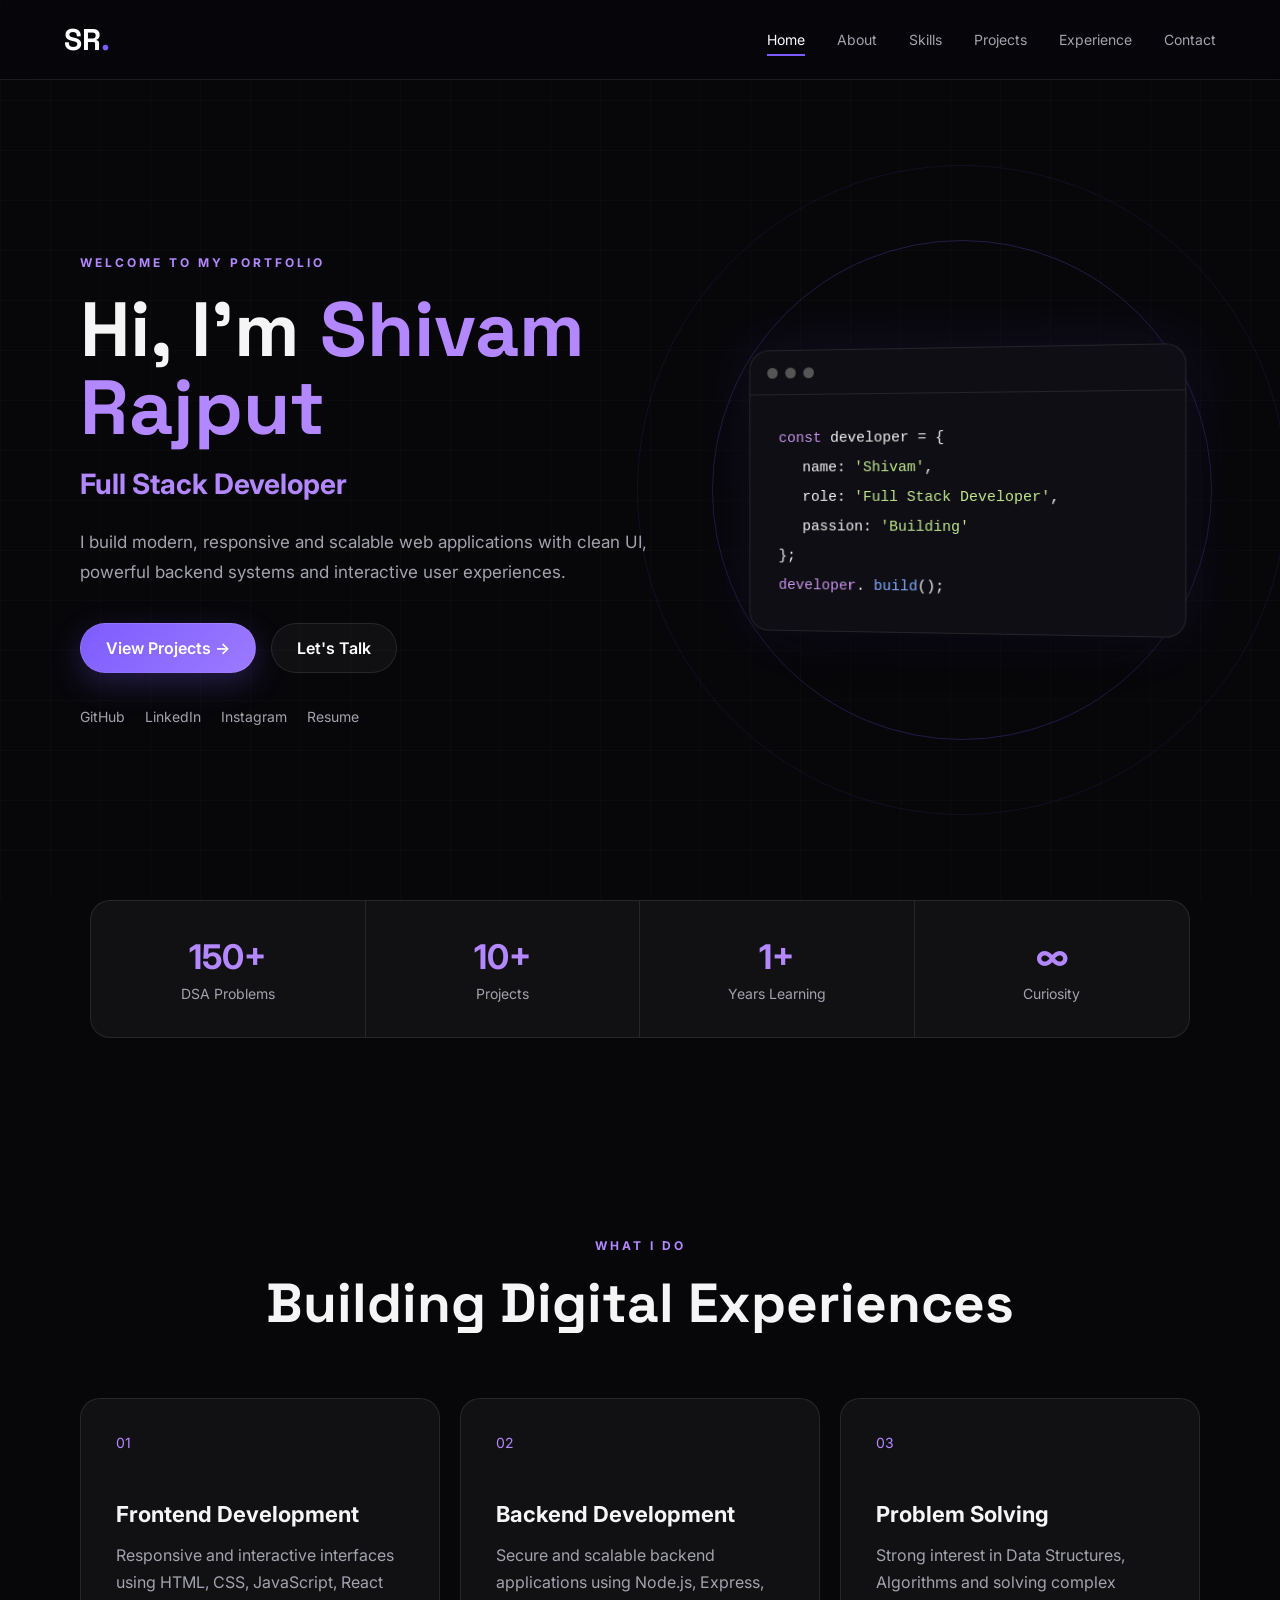
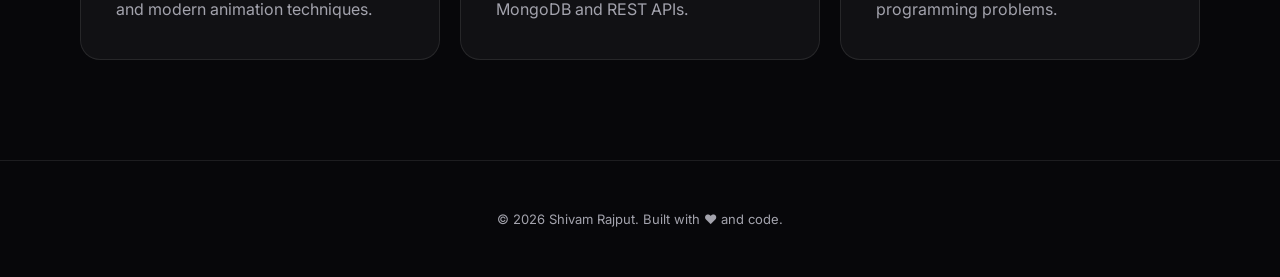
==== index.html @ 03c29e6e "Add files via upload" ====
<!DOCTYPE html>
<html lang="en">
<head>
    <meta charset="UTF-8">
    <meta name="viewport" content="width=device-width, initial-scale=1.0">
    <title>Shivam Rajput | Full Stack Developer</title>
    <link rel="stylesheet" href="css/style.css">
</head>

<body>

<header class="navbar">
    <a href="index.html" class="logo">SR<span>.</span></a>

    <button class="menu-btn" id="menuBtn">☰</button>

    <nav id="navMenu">
        <a href="index.html" class="active">Home</a>
        <a href="about.html">About</a>
        <a href="skills.html">Skills</a>
        <a href="projects.html">Projects</a>
        <a href="experience.html">Experience</a>
        <a href="contact.html">Contact</a>
    </nav>
</header>

<main>

<section class="hero">

    <div class="hero-content reveal">

        <p class="hero-tag">WELCOME TO MY PORTFOLIO</p>

        <h1>
            Hi, I'm <span>Shivam Rajput</span>
        </h1>

        <h2>
            <span id="typing"></span>
        </h2>

        <p class="hero-description">
            I build modern, responsive and scalable web applications
            with clean UI, powerful backend systems and interactive
            user experiences.
        </p>

        <div class="hero-buttons">
            <a href="projects.html" class="btn primary">View Projects →</a>
            <a href="contact.html" class="btn secondary">Let's Talk</a>
        </div>

        <div class="social-links">
            <a href="https://github.com/shivam7067" target="_blank">GitHub</a>
            <a href="https://www.linkedin.com/in/shivam-rajput-a454b332a" target="_blank">LinkedIn</a>
            <a href="https://www.instagram.com/im.shivam.rajput?igsi=MTFmNzdsOXFkaWQyaQ==" target="_blank">Instagram</a>
            <a href="/Shivam_Rajput_Resume1 (1).pdf" target="_blank">Resume</a>
        </div>

    </div>

    <div class="hero-visual reveal">

        <div class="orbit orbit1"></div>
        <div class="orbit orbit2"></div>

        <div class="developer-card">

            <div class="card-top">
                <span></span>
                <span></span>
                <span></span>
            </div>

            <div class="code">
                <p><span class="purple">const</span> developer = {</p>

                <p class="indent">
                    name:
                    <span class="green">'Shivam'</span>,
                </p>

                <p class="indent">
                    role:
                    <span class="green">'Full Stack Developer'</span>,
                </p>

                <p class="indent">
                    passion:
                    <span class="green">'Building'</span>
                </p>

                <p>};</p>

                <p>
                    <span class="purple">developer</span>.
                    <span class="blue">build</span>();
                </p>
            </div>

        </div>

    </div>

</section>


<section class="stats">

    <div class="stat reveal">
        <h3>150+</h3>
        <p>DSA Problems</p>
    </div>

    <div class="stat reveal">
        <h3>10+</h3>
        <p>Projects</p>
    </div>

    <div class="stat reveal">
        <h3>1+</h3>
        <p>Years Learning</p>
    </div>

    <div class="stat reveal">
        <h3>∞</h3>
        <p>Curiosity</p>
    </div>

</section>


<section class="home-section">

    <div class="section-heading reveal">
        <p>WHAT I DO</p>
        <h2>Building Digital Experiences</h2>
    </div>

    <div class="service-grid">

        <div class="service-card reveal">
            <div class="service-icon">01</div>
            <h3>Frontend Development</h3>
            <p>
                Responsive and interactive interfaces using HTML,
                CSS, JavaScript, React and modern animation techniques.
            </p>
        </div>

        <div class="service-card reveal">
            <div class="service-icon">02</div>
            <h3>Backend Development</h3>
            <p>
                Secure and scalable backend applications using
                Node.js, Express, MongoDB and REST APIs.
            </p>
        </div>

        <div class="service-card reveal">
            <div class="service-icon">03</div>
            <h3>Problem Solving</h3>
            <p>
                Strong interest in Data Structures, Algorithms and
                solving complex programming problems.
            </p>
        </div>

    </div>

</section>

</main>

<footer>
    <p>© 2026 Shivam Rajput. Built with ❤️ and code.</p>
</footer>

<script src="js/script.js"></script>
</body>
</html>
---- css/style.css ----
@import url('https://fonts.googleapis.com/css2?family=Inter:wght@400;500;600;700;800&family=Space+Grotesk:wght@400;500;600;700&display=swap');


:root {
    --bg: #07070a;
    --bg2: #0d0d12;
    --card: rgba(255,255,255,0.045);

    --text: #f5f5f5;
    --muted: #a3a3ad;

    --primary: #7c5cff;
    --primary2: #b388ff;

    --border: rgba(255,255,255,0.09);

    --container: 1180px;
}

* {
    margin: 0;
    padding: 0;
    box-sizing: border-box;
}

html {
    scroll-behavior: smooth;
}

body {
    background: var(--bg);

    color: var(--text);
    font-family: Inter, sans-serif;
    min-height: 100vh;
    overflow-x: hidden;
}

body::before {
    content: "";
    position: fixed;
    inset: 0;

    background-image:
        linear-gradient(rgba(255,255,255,0.018) 1px, transparent 1px),
        linear-gradient(90deg, rgba(255,255,255,0.018) 1px, transparent 1px);

    background-size: 50px 50px;
    pointer-events: none;
    z-index: -1;
}


/* NAVBAR */

.navbar {

    height: 80px;

    display: flex;

    align-items: center;

    justify-content: space-between;

    padding: 0 5%;

    position: sticky;

    top: 0;

    z-index: 1000;

    backdrop-filter: blur(18px);

    background: rgba(7,7,10,0.7);

    border-bottom: 1px solid var(--border);
}


.logo {

    font-family: "Space Grotesk", sans-serif;

    font-size: 30px;

    font-weight: 800;

    color: white;

    text-decoration: none;
}


.logo span {
    color: var(--primary);
}


nav {

    display: flex;

    gap: 32px;
}


nav a {

    color: var(--muted);

    text-decoration: none;

    font-size: 14px;

    transition: 0.3s;

    position: relative;
}


nav a::after {

    content: "";

    position: absolute;

    left: 0;

    bottom: -8px;

    width: 0;

    height: 2px;

    background: var(--primary);

    transition: 0.3s;
}


nav a:hover,
nav a.active {

    color: white;
}


nav a:hover::after,
nav a.active::after {

    width: 100%;
}


.menu-btn {

    display: none;

    border: none;

    background: transparent;

    color: white;

    font-size: 28px;

    cursor: pointer;
}


/* HERO */

.hero {

    max-width: var(--container);

    margin: auto;

    min-height: calc(100vh - 80px);

    display: grid;

    grid-template-columns: 1.1fr 0.9fr;

    align-items: center;

    gap: 60px;

    padding: 80px 30px;
}


.hero-tag,
.page-hero > p:first-child,
.small-title,
.project-type {

    color: var(--primary2);

    letter-spacing: 3px;

    font-size: 12px;

    font-weight: 700;
}


.hero h1 {

    font-family: "Space Grotesk", sans-serif;

    font-size: clamp(48px, 6vw, 82px);

    line-height: 1.02;

    margin: 20px 0;
}


.hero h1 span,
.hero h2 span,
.page-hero h1 span,
.about-content span,
.contact-info span {

    color: var(--primary2);
}


.hero h2 {

    font-size: 28px;

    min-height: 40px;

    margin-bottom: 20px;
}


.hero-description {

    max-width: 650px;

    color: var(--muted);

    line-height: 1.8;

    font-size: 17px;
}


.hero-buttons {

    display: flex;

    gap: 15px;

    margin-top: 35px;
}


.btn {

    display: inline-block;

    padding: 14px 25px;

    border-radius: 50px;

    text-decoration: none;

    font-weight: 600;

    transition: 0.3s;

    border: 1px solid var(--border);

}


.btn.primary {

    color: white;

    background: linear-gradient(
        135deg,
        var(--primary),
        #9d7aff
    );

    box-shadow: 0 10px 30px rgba(124,92,255,0.25);
}


.btn.primary:hover {

    transform: translateY(-4px);

    box-shadow:
        0 15px 40px rgba(124,92,255,0.4);
}


.btn.secondary {

    color: white;

    background: rgba(255,255,255,0.04);
}


.btn.secondary:hover {

    background: rgba(255,255,255,0.1);

    transform: translateY(-4px);
}


.social-links {

    display: flex;

    gap: 20px;

    margin-top: 35px;
}


.social-links a {

    color: var(--muted);

    text-decoration: none;

    font-size: 14px;

    transition: 0.3s;
}


.social-links a:hover {

    color: var(--primary2);
}


/* CODE CARD */

.hero-visual {

    display: flex;

    justify-content: center;

    align-items: center;

    position: relative;
}


.developer-card {

    width: 440px;

    max-width: 100%;

    background: rgba(15,15,22,0.9);

    border: 1px solid var(--border);

    border-radius: 20px;

    box-shadow:
        0 30px 100px rgba(0,0,0,0.5),
        0 0 60px rgba(124,92,255,0.12);

    overflow: hidden;

    transform: perspective(1000px) rotateY(-7deg);

    animation: floating 5s ease-in-out infinite;
}


.card-top {

    height: 45px;

    display: flex;

    align-items: center;

    gap: 8px;

    padding: 0 18px;

    border-bottom: 1px solid var(--border);
}


.card-top span {

    width: 11px;

    height: 11px;

    border-radius: 50%;

    background: #555;
}


.code {

    padding: 30px;

    font-family: monospace;

    font-size: 15px;

    line-height: 2;
}


.indent {
    padding-left: 25px;
}


.purple {
    color: #c792ea;
}


.green {
    color: #c3e88d;
}


.blue {
    color: #82aaff;
}


.orbit {

    position: absolute;

    border: 1px solid rgba(124,92,255,0.25);

    border-radius: 50%;

    animation: spin 12s linear infinite;
}


.orbit1 {

    width: 500px;

    height: 500px;
}


.orbit2 {

    width: 650px;

    height: 650px;

    animation-direction: reverse;

    opacity: 0.4;
}


@keyframes floating {

    0%,100% {
        transform:
            perspective(1000px)
            rotateY(-7deg)
            translateY(0);
    }

    50% {
        transform:
            perspective(1000px)
            rotateY(-7deg)
            translateY(-15px);
    }

}


@keyframes spin {

    to {
        transform: rotate(360deg);
    }

}


/* STATS */

.stats {

    max-width: 1100px;

    margin: 0 auto 100px;

    display: grid;

    grid-template-columns: repeat(4,1fr);

    border: 1px solid var(--border);

    border-radius: 20px;

    overflow: hidden;

    background: var(--card);
}


.stat {

    padding: 35px;

    text-align: center;

    border-right: 1px solid var(--border);
}


.stat:last-child {
    border: none;
}


.stat h3 {

    font-size: 34px;

    color: var(--primary2);

    margin-bottom: 8px;
}


.stat p {

    color: var(--muted);

    font-size: 14px;
}


/* GENERAL */

.home-section,
.about-section,
.skills-section,
.projects-section,
.experience-section,
.contact-section,
.timeline-section {

    max-width: var(--container);

    margin: auto;

    padding: 100px 30px;
}


.section-heading {

    text-align: center;

    margin-bottom: 60px;
}


.section-heading p {

    color: var(--primary2);

    font-size: 12px;

    letter-spacing: 3px;

    font-weight: 700;

    margin-bottom: 15px;
}


.section-heading h2 {

    font-family: "Space Grotesk";

    font-size: clamp(35px,5vw,55px);
}


/* SERVICES */

.service-grid {

    display: grid;

    grid-template-columns: repeat(3,1fr);

    gap: 20px;
}


.service-card {

    padding: 35px;

    background: var(--card);

    border: 1px solid var(--border);

    border-radius: 20px;

    transition: 0.4s;

    position: relative;

    overflow: hidden;
}


.service-card::before {

    content: "";

    position: absolute;

    width: 150px;

    height: 150px;

    background: var(--primary);

    filter: blur(100px);

    opacity: 0;

    transition: 0.4s;
}


.service-card:hover {

    transform: translateY(-10px);

    border-color: rgba(124,92,255,0.4);
}


.service-card:hover::before {
    opacity: 0.2;
}


.service-icon {

    color: var(--primary2);

    font-size: 14px;

    margin-bottom: 50px;
}


.service-card h3 {

    font-size: 22px;

    margin-bottom: 15px;
}


.service-card p {

    color: var(--muted);

    line-height: 1.7;
}


/* PAGE HERO */

.page-hero {

    text-align: center;

    padding: 130px 30px 80px;
}


.page-hero h1 {

    font-family: "Space Grotesk";

    font-size: clamp(50px,7vw,85px);

    margin: 15px 0;
}


.page-hero > p:last-child {

    color: var(--muted);

    font-size: 17px;
}


/* ABOUT */

.about-section {

    display: grid;

    grid-template-columns: 0.8fr 1.2fr;

    gap: 80px;

    align-items: center;
}


.profile-placeholder {

    aspect-ratio: 1;

    max-width: 400px;

    border-radius: 30px;

    display: flex;

    justify-content: center;

    align-items: center;

    font-size: 100px;

    font-family: "Space Grotesk";

    font-weight: 800;

    color: white;

    background:
        radial-gradient(
            circle at 30% 30%,
            #a78bfa,
            transparent 35%
        ),
        linear-gradient(
            135deg,
            #21164a,
            #09090d
        );

    border: 1px solid var(--border);

    box-shadow: 0 30px 80px rgba(124,92,255,0.15);
}


.about-content h2 {

    font-family: "Space Grotesk";

    font-size: 42px;

    line-height: 1.2;

    margin: 15px 0 25px;
}


.about-content > p {

    color: var(--muted);

    line-height: 1.8;

    margin-bottom: 15px;
}


.info-grid {

    display: grid;

    grid-template-columns: repeat(2,1fr);

    gap: 20px;

    margin: 35px 0;
}


.info-grid div {

    display: flex;

    flex-direction: column;

    gap: 7px;
}


.info-grid strong {

    font-size: 13px;

    color: white;
}


.info-grid span {

    color: var(--muted);
}


/* TIMELINE */

.timeline {

    max-width: 800px;

    margin: auto;
}


.timeline-item {

    display: grid;

    grid-template-columns: 70px 1fr;

    gap: 30px;

    padding: 30px 0;

    border-bottom: 1px solid var(--border);
}


.timeline-item > span {

    color: var(--primary2);

    font-weight: 700;
}


.timeline-item h3 {

    margin-bottom: 10px;

    font-size: 22px;
}


.timeline-item p {

    color: var(--muted);

    line-height: 1.7;
}


/* SKILLS */

.skills-section {

    display: grid;

    grid-template-columns: repeat(2,1fr);

    gap: 25px;
}


.skills-category {

    padding: 35px;

    background-color: rgb(5, 5, 27);
    border: 1px solid var(--border);

    border-radius: 20px;
}


.skills-category h2 {

    margin-bottom: 30px;

    font-family: "Space Grotesk";
}


.skill {

    margin-bottom: 25px;
}


.skill > div:first-child {

    display: flex;

    justify-content: space-between;

    margin-bottom: 10px;

    font-size: 14px;
}


.skill > div:first-child span:last-child {

    color: var(--primary2);
}


.progress {

    height: 5px;

    background: rgba(255,255,255,0.08);

    border-radius: 20px;

    overflow: hidden;
}


.progress span {

    display: block;

    height: 100%;

    background: linear-gradient(
        90deg,
        var(--primary),
        var(--primary2)
    );

    border-radius: inherit;

    transform-origin: left;

    animation: progress 1.5s ease;
}


@keyframes progress {

    from {
        transform: scaleX(0);
    }

    to {
        transform: scaleX(1);
    }

}


.tech-grid {

    grid-column: 1/-1;

    display: grid;

    grid-template-columns: repeat(5,1fr);

    gap: 15px;
}


.tech-grid div {

    padding: 20px;

    text-align: center;

    background: var(--card);

    border: 1px solid var(--border);

    border-radius: 12px;

    transition: 0.3s;
}


.tech-grid div:hover {

    transform: translateY(-5px);

    color: var(--primary2);

    border-color: var(--primary);
}


/* PROJECTS */

.projects-section {

    display: grid;

    gap: 25px;
}


.project-card {

    display: grid;

    grid-template-columns: 150px 1fr;

    gap: 40px;

    padding: 45px;

    background-color: rgb(5, 5, 27);

    border: 1px solid var(--border);

    border-radius: 25px;

    transition: 0.4s;

    position: relative;

    overflow: hidden;
}


.project-card:hover {

    transform: translateX(8px);

    border-color: rgba(124,92,255,0.5);

    box-shadow: 0 20px 60px rgba(0,0,0,0.25);
}


.project-number {

    font-size: 60px;

    font-family: "Space Grotesk";

    font-weight: 700;

    color: rgba(255,255,255,0.12);
}


.project-content h2 {

    font-family: "Space Grotesk";

    font-size: 36px;

    margin: 10px 0 15px;
}


.project-content > p:not(.project-type) {

    color: var(--muted);

    line-height: 1.8;

    max-width: 800px;
}


.tags {

    display: flex;

    flex-wrap: wrap;

    gap: 8px;

    margin: 25px 0;
}


.tags span {

    padding: 7px 12px;

    background: rgba(124,92,255,0.1);

    color: var(--primary2);

    border: 1px solid rgba(124,92,255,0.2);

    border-radius: 50px;

    font-size: 12px;
}


.project-links {

    display: flex;

    gap: 20px;
}


.project-links a {

    color: white;

    text-decoration: none;

    font-size: 14px;

    font-weight: 600;
}


.project-links a:hover {

    color: var(--primary2);
}


/* EXPERIENCE */

.experience-section {

    display: grid;

    gap: 25px;
}


.experience-card {

    display: grid;

    grid-template-columns: 220px 1fr;

    gap: 50px;

    padding: 40px;

    background: var(--card);

    border: 1px solid var(--border);

    border-radius: 20px;

    transition: 0.3s;
}


.experience-card:hover {

    transform: translateY(-5px);

    border-color: rgba(124,92,255,0.4);
}


.experience-date {

    color: var(--primary2);

    font-size: 14px;

    font-weight: 700;
}


.experience-info > p:first-child {

    color: var(--primary2);

    font-size: 12px;

    letter-spacing: 2px;

    font-weight: 700;
}


.experience-info h2 {

    font-family: "Space Grotesk";

    font-size: 30px;

    margin: 10px 0 15px;
}


.experience-info > p {

    color: var(--muted);

    line-height: 1.8;
}


/* CONTACT */

.contact-section {

    display: grid;

    grid-template-columns: 1fr 1fr;

    gap: 80px;
}


.contact-info h2 {

    font-family: "Space Grotesk";

    font-size: 45px;

    line-height: 1.2;

    margin: 15px 0 25px;
}


.contact-info > p {

    color: var(--muted);

    line-height: 1.8;
}


.contact-item {

    margin-top: 30px;

    display: flex;

    flex-direction: column;

    gap: 8px;
}


.contact-item span {

    color: var(--primary2);

    font-size: 11px;

    letter-spacing: 2px;

    font-weight: 700;
}


.contact-item a {

    color: white;

    text-decoration: none;
}


.contact-form {

    padding: 35px;

    border: 1px solid var(--border);

    background: var(--card);

    border-radius: 20px;
}


.input-group {

    margin-bottom: 22px;
}


.input-group label {

    display: block;

    font-size: 13px;

    margin-bottom: 9px;
}


.input-group input,
.input-group textarea {

    width: 100%;

    background: rgba(255,255,255,0.04);

    border: 1px solid var(--border);

    color: white;

    padding: 15px;

    border-radius: 10px;

    outline: none;

    font-family: inherit;

    transition: 0.3s;
}


.input-group input:focus,
.input-group textarea:focus {

    border-color: var(--primary);

    box-shadow: 0 0 20px rgba(124,92,255,0.1);
}


.input-group textarea {

    resize: vertical;
}


.contact-form button {

    cursor: pointer;

    border: none;
}


/* FOOTER */

footer {

    text-align: center;

    padding: 50px 20px;

    border-top: 1px solid var(--border);

    color: var(--muted);

    font-size: 13px;
}


/* REVEAL */

.reveal {

    opacity: 0;

    transform: translateY(40px);

    transition:
        opacity 0.8s ease,
        transform 0.8s ease;
}


.reveal.show {

    opacity: 1;

    transform: translateY(0);
}


/* RESPONSIVE */

@media(max-width: 900px) {

    .hero {

        grid-template-columns: 1fr;

        text-align: center;
    }


    .hero-description {

        margin: auto;
    }


    .hero-buttons,
    .social-links {

        justify-content: center;
    }


    .hero-visual {

        margin-top: 50px;
    }


    .stats {

        margin-left: 20px;

        margin-right: 20px;
    }


    .service-grid {

        grid-template-columns: 1fr;
    }


    .about-section {

        grid-template-columns: 1fr;

        text-align: center;
    }


    .profile-placeholder {

        margin: auto;
    }


    .skills-section {

        grid-template-columns: 1fr;
    }


    .contact-section {

        grid-template-columns: 1fr;
    }

}


@media(max-width: 700px) {

    .navbar {

        height: 70px;
    }


    .menu-btn {

        display: block;
    }


    nav {

        position: absolute;

        top: 70px;

        left: 0;

        right: 0;

        display: none;

        flex-direction: column;

        gap: 0;

        background: rgba(7,7,10,0.98);

        border-bottom: 1px solid var(--border);
    }


    nav.show {

        display: flex;
    }


    nav a {

        padding: 18px 25px;

        border-bottom: 1px solid var(--border);
    }


    nav a::after {

        display: none;
    }


    .stats {

        grid-template-columns: repeat(2,1fr);
    }


    .stat:nth-child(2) {

        border-right: none;
    }


    .stat:nth-child(-n+2) {

        border-bottom: 1px solid var(--border);
    }


    .hero {

        padding-top: 60px;
    }


    .hero h1 {

        font-size: 48px;
    }


    .hero h2 {

        font-size: 22px;
    }


    .developer-card {

        transform: none;
    }


    .orbit {

        display: none;
    }


    .page-hero {

        padding-top: 90px;
    }


    .about-content h2,
    .contact-info h2 {

        font-size: 35px;
    }


    .info-grid {

        text-align: left;
    }


    .tech-grid {

        grid-template-columns: repeat(2,1fr);
    }


    .project-card {

        grid-template-columns: 1fr;

        gap: 15px;

        padding: 30px;
    }


    .project-number {

        font-size: 40px;
    }


    .project-content h2 {

        font-size: 30px;
    }


    .experience-card {

        grid-template-columns: 1fr;

        gap: 15px;

        padding: 30px;
    }


    .contact-section {

        padding-top: 50px;
    }

}


@media(max-width:450px) {

    .hero h1 {

        font-size: 40px;
    }


    .hero-buttons {

        flex-direction: column;
    }


    .btn {

        text-align: center;
    }


    .stats {

        grid-template-columns: 1fr;
    }


    .stat {

        border-right: none !important;

        border-bottom: 1px solid var(--border);
    }


    .stat:last-child {

        border-bottom: none;
    }


    .info-grid {

        grid-template-columns: 1fr;
    }


    .tech-grid {

        grid-template-columns: 1fr 1fr;
    }

}
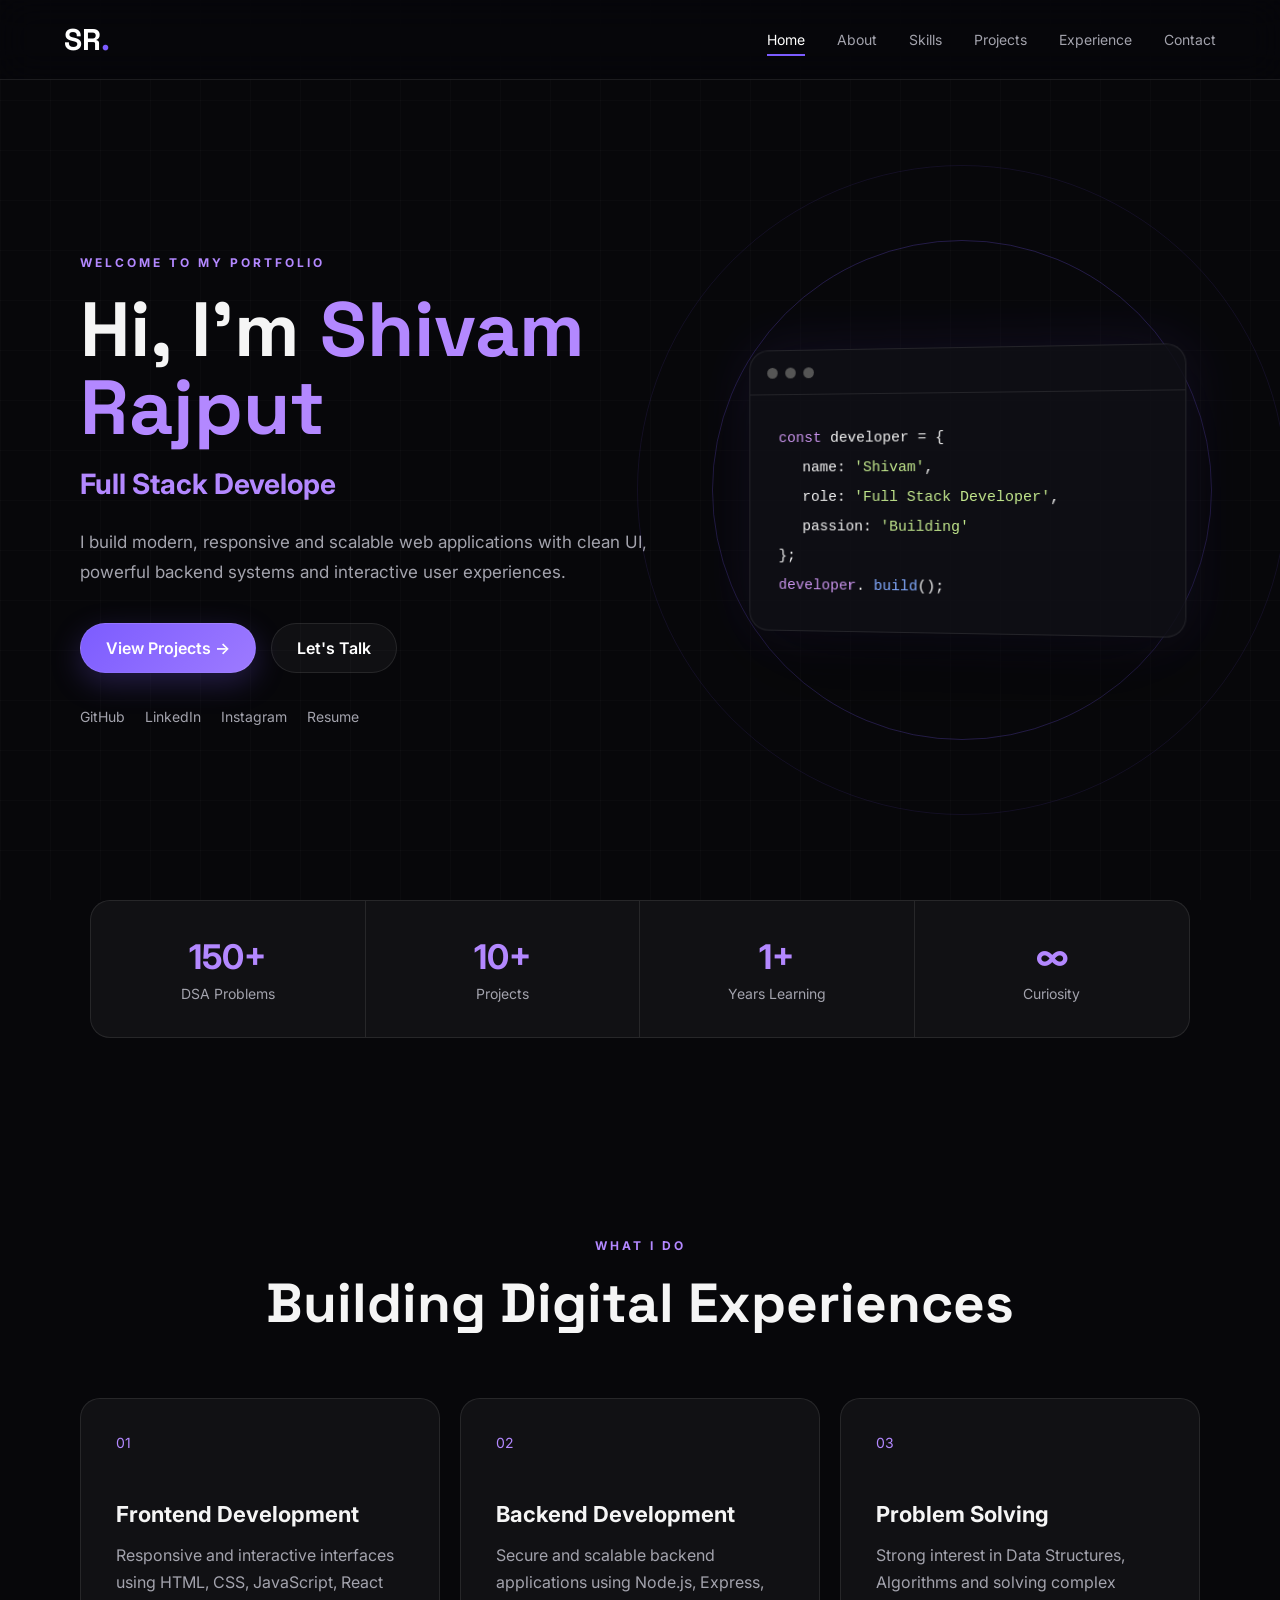
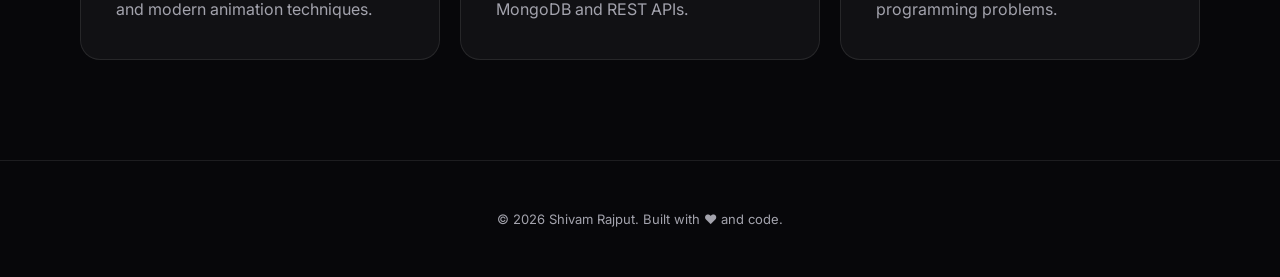
==== commit 6f1b768a: "intial commit" ====
--- a/index.html
+++ b/index.html
@@ -1,182 +1,182 @@
-<!DOCTYPE html>
-<html lang="en">
-<head>
-    <meta charset="UTF-8">
-    <meta name="viewport" content="width=device-width, initial-scale=1.0">
-    <title>Shivam Rajput | Full Stack Developer</title>
-    <link rel="stylesheet" href="css/style.css">
-</head>
-
-<body>
-
-<header class="navbar">
-    <a href="index.html" class="logo">SR<span>.</span></a>
-
-    <button class="menu-btn" id="menuBtn">☰</button>
-
-    <nav id="navMenu">
-        <a href="index.html" class="active">Home</a>
-        <a href="about.html">About</a>
-        <a href="skills.html">Skills</a>
-        <a href="projects.html">Projects</a>
-        <a href="experience.html">Experience</a>
-        <a href="contact.html">Contact</a>
-    </nav>
-</header>
-
-<main>
-
-<section class="hero">
-
-    <div class="hero-content reveal">
-
-        <p class="hero-tag">WELCOME TO MY PORTFOLIO</p>
-
-        <h1>
-            Hi, I'm <span>Shivam Rajput</span>
-        </h1>
-
-        <h2>
-            <span id="typing"></span>
-        </h2>
-
-        <p class="hero-description">
-            I build modern, responsive and scalable web applications
-            with clean UI, powerful backend systems and interactive
-            user experiences.
-        </p>
-
-        <div class="hero-buttons">
-            <a href="projects.html" class="btn primary">View Projects →</a>
-            <a href="contact.html" class="btn secondary">Let's Talk</a>
-        </div>
-
-        <div class="social-links">
-            <a href="https://github.com/shivam7067" target="_blank">GitHub</a>
-            <a href="https://www.linkedin.com/in/shivam-rajput-a454b332a" target="_blank">LinkedIn</a>
-            <a href="https://www.instagram.com/im.shivam.rajput?igsi=MTFmNzdsOXFkaWQyaQ==" target="_blank">Instagram</a>
-            <a href="/Shivam_Rajput_Resume1 (1).pdf" target="_blank">Resume</a>
-        </div>
-
-    </div>
-
-    <div class="hero-visual reveal">
-
-        <div class="orbit orbit1"></div>
-        <div class="orbit orbit2"></div>
-
-        <div class="developer-card">
-
-            <div class="card-top">
-                <span></span>
-                <span></span>
-                <span></span>
-            </div>
-
-            <div class="code">
-                <p><span class="purple">const</span> developer = {</p>
-
-                <p class="indent">
-                    name:
-                    <span class="green">'Shivam'</span>,
-                </p>
-
-                <p class="indent">
-                    role:
-                    <span class="green">'Full Stack Developer'</span>,
-                </p>
-
-                <p class="indent">
-                    passion:
-                    <span class="green">'Building'</span>
-                </p>
-
-                <p>};</p>
-
-                <p>
-                    <span class="purple">developer</span>.
-                    <span class="blue">build</span>();
-                </p>
-            </div>
-
-        </div>
-
-    </div>
-
-</section>
-
-
-<section class="stats">
-
-    <div class="stat reveal">
-        <h3>150+</h3>
-        <p>DSA Problems</p>
-    </div>
-
-    <div class="stat reveal">
-        <h3>10+</h3>
-        <p>Projects</p>
-    </div>
-
-    <div class="stat reveal">
-        <h3>1+</h3>
-        <p>Years Learning</p>
-    </div>
-
-    <div class="stat reveal">
-        <h3>∞</h3>
-        <p>Curiosity</p>
-    </div>
-
-</section>
-
-
-<section class="home-section">
-
-    <div class="section-heading reveal">
-        <p>WHAT I DO</p>
-        <h2>Building Digital Experiences</h2>
-    </div>
-
-    <div class="service-grid">
-
-        <div class="service-card reveal">
-            <div class="service-icon">01</div>
-            <h3>Frontend Development</h3>
-            <p>
-                Responsive and interactive interfaces using HTML,
-                CSS, JavaScript, React and modern animation techniques.
-            </p>
-        </div>
-
-        <div class="service-card reveal">
-            <div class="service-icon">02</div>
-            <h3>Backend Development</h3>
-            <p>
-                Secure and scalable backend applications using
-                Node.js, Express, MongoDB and REST APIs.
-            </p>
-        </div>
-
-        <div class="service-card reveal">
-            <div class="service-icon">03</div>
-            <h3>Problem Solving</h3>
-            <p>
-                Strong interest in Data Structures, Algorithms and
-                solving complex programming problems.
-            </p>
-        </div>
-
-    </div>
-
-</section>
-
-</main>
-
-<footer>
-    <p>© 2026 Shivam Rajput. Built with ❤️ and code.</p>
-</footer>
-
-<script src="js/script.js"></script>
-</body>
+<!DOCTYPE html>
+<html lang="en">
+<head>
+    <meta charset="UTF-8">
+    <meta name="viewport" content="width=device-width, initial-scale=1.0">
+    <title>Shivam Rajput | Full Stack Developer</title>
+    <link rel="stylesheet" href="css/style.css">
+</head>
+
+<body>
+
+<header class="navbar">
+    <a href="index.html" class="logo">SR<span>.</span></a>
+
+    <button class="menu-btn" id="menuBtn">☰</button>
+
+    <nav id="navMenu">
+        <a href="index.html" class="active">Home</a>
+        <a href="about.html">About</a>
+        <a href="skills.html">Skills</a>
+        <a href="projects.html">Projects</a>
+        <a href="experience.html">Experience</a>
+        <a href="contact.html">Contact</a>
+    </nav>
+</header>
+
+<main>
+
+<section class="hero">
+
+    <div class="hero-content reveal">
+
+        <p class="hero-tag">WELCOME TO MY PORTFOLIO</p>
+
+        <h1>
+            Hi, I'm <span>Shivam Rajput</span>
+        </h1>
+
+        <h2>
+            <span id="typing"></span>
+        </h2>
+
+        <p class="hero-description">
+            I build modern, responsive and scalable web applications
+            with clean UI, powerful backend systems and interactive
+            user experiences.
+        </p>
+
+        <div class="hero-buttons">
+            <a href="projects.html" class="btn primary">View Projects →</a>
+            <a href="contact.html" class="btn secondary">Let's Talk</a>
+        </div>
+
+        <div class="social-links">
+            <a href="https://github.com/shivam7067" target="_blank">GitHub</a>
+            <a href="https://www.linkedin.com/in/shivam-rajput-a454b332a" target="_blank">LinkedIn</a>
+            <a href="https://www.instagram.com/im.shivam.rajput?igsi=MTFmNzdsOXFkaWQyaQ==" target="_blank">Instagram</a>
+            <a href="/Shivam_Rajput_Resume1 (1).pdf" target="_blank">Resume</a>
+        </div>
+
+    </div>
+
+    <div class="hero-visual reveal">
+
+        <div class="orbit orbit1"></div>
+        <div class="orbit orbit2"></div>
+
+        <div class="developer-card">
+
+            <div class="card-top">
+                <span></span>
+                <span></span>
+                <span></span>
+            </div>
+
+            <div class="code">
+                <p><span class="purple">const</span> developer = {</p>
+
+                <p class="indent">
+                    name:
+                    <span class="green">'Shivam'</span>,
+                </p>
+
+                <p class="indent">
+                    role:
+                    <span class="green">'Full Stack Developer'</span>,
+                </p>
+
+                <p class="indent">
+                    passion:
+                    <span class="green">'Building'</span>
+                </p>
+
+                <p>};</p>
+
+                <p>
+                    <span class="purple">developer</span>.
+                    <span class="blue">build</span>();
+                </p>
+            </div>
+
+        </div>
+
+    </div>
+
+</section>
+
+
+<section class="stats">
+
+    <div class="stat reveal">
+        <h3>150+</h3>
+        <p>DSA Problems</p>
+    </div>
+
+    <div class="stat reveal">
+        <h3>10+</h3>
+        <p>Projects</p>
+    </div>
+
+    <div class="stat reveal">
+        <h3>1+</h3>
+        <p>Years Learning</p>
+    </div>
+
+    <div class="stat reveal">
+        <h3>∞</h3>
+        <p>Curiosity</p>
+    </div>
+
+</section>
+
+
+<section class="home-section">
+
+    <div class="section-heading reveal">
+        <p>WHAT I DO</p>
+        <h2>Building Digital Experiences</h2>
+    </div>
+
+    <div class="service-grid">
+
+        <div class="service-card reveal">
+            <div class="service-icon">01</div>
+            <h3>Frontend Development</h3>
+            <p>
+                Responsive and interactive interfaces using HTML,
+                CSS, JavaScript, React and modern animation techniques.
+            </p>
+        </div>
+
+        <div class="service-card reveal">
+            <div class="service-icon">02</div>
+            <h3>Backend Development</h3>
+            <p>
+                Secure and scalable backend applications using
+                Node.js, Express, MongoDB and REST APIs.
+            </p>
+        </div>
+
+        <div class="service-card reveal">
+            <div class="service-icon">03</div>
+            <h3>Problem Solving</h3>
+            <p>
+                Strong interest in Data Structures, Algorithms and
+                solving complex programming problems.
+            </p>
+        </div>
+
+    </div>
+
+</section>
+
+</main>
+
+<footer>
+    <p>© 2026 Shivam Rajput. Built with ❤️ and code.</p>
+</footer>
+
+<script src="js/script.js"></script>
+</body>
 </html>
--- a/css/style.css
+++ b/css/style.css
@@ -1,1703 +1,1703 @@
-@import url('https://fonts.googleapis.com/css2?family=Inter:wght@400;500;600;700;800&family=Space+Grotesk:wght@400;500;600;700&display=swap');
-
-
-:root {
-    --bg: #07070a;
-    --bg2: #0d0d12;
-    --card: rgba(255,255,255,0.045);
-
-    --text: #f5f5f5;
-    --muted: #a3a3ad;
-
-    --primary: #7c5cff;
-    --primary2: #b388ff;
-
-    --border: rgba(255,255,255,0.09);
-
-    --container: 1180px;
-}
-
-* {
-    margin: 0;
-    padding: 0;
-    box-sizing: border-box;
-}
-
-html {
-    scroll-behavior: smooth;
-}
-
-body {
-    background: var(--bg);
-
-    color: var(--text);
-    font-family: Inter, sans-serif;
-    min-height: 100vh;
-    overflow-x: hidden;
-}
-
-body::before {
-    content: "";
-    position: fixed;
-    inset: 0;
-
-    background-image:
-        linear-gradient(rgba(255,255,255,0.018) 1px, transparent 1px),
-        linear-gradient(90deg, rgba(255,255,255,0.018) 1px, transparent 1px);
-
-    background-size: 50px 50px;
-    pointer-events: none;
-    z-index: -1;
-}
-
-
-/* NAVBAR */
-
-.navbar {
-
-    height: 80px;
-
-    display: flex;
-
-    align-items: center;
-
-    justify-content: space-between;
-
-    padding: 0 5%;
-
-    position: sticky;
-
-    top: 0;
-
-    z-index: 1000;
-
-    backdrop-filter: blur(18px);
-
-    background: rgba(7,7,10,0.7);
-
-    border-bottom: 1px solid var(--border);
-}
-
-
-.logo {
-
-    font-family: "Space Grotesk", sans-serif;
-
-    font-size: 30px;
-
-    font-weight: 800;
-
-    color: white;
-
-    text-decoration: none;
-}
-
-
-.logo span {
-    color: var(--primary);
-}
-
-
-nav {
-
-    display: flex;
-
-    gap: 32px;
-}
-
-
-nav a {
-
-    color: var(--muted);
-
-    text-decoration: none;
-
-    font-size: 14px;
-
-    transition: 0.3s;
-
-    position: relative;
-}
-
-
-nav a::after {
-
-    content: "";
-
-    position: absolute;
-
-    left: 0;
-
-    bottom: -8px;
-
-    width: 0;
-
-    height: 2px;
-
-    background: var(--primary);
-
-    transition: 0.3s;
-}
-
-
-nav a:hover,
-nav a.active {
-
-    color: white;
-}
-
-
-nav a:hover::after,
-nav a.active::after {
-
-    width: 100%;
-}
-
-
-.menu-btn {
-
-    display: none;
-
-    border: none;
-
-    background: transparent;
-
-    color: white;
-
-    font-size: 28px;
-
-    cursor: pointer;
-}
-
-
-/* HERO */
-
-.hero {
-
-    max-width: var(--container);
-
-    margin: auto;
-
-    min-height: calc(100vh - 80px);
-
-    display: grid;
-
-    grid-template-columns: 1.1fr 0.9fr;
-
-    align-items: center;
-
-    gap: 60px;
-
-    padding: 80px 30px;
-}
-
-
-.hero-tag,
-.page-hero > p:first-child,
-.small-title,
-.project-type {
-
-    color: var(--primary2);
-
-    letter-spacing: 3px;
-
-    font-size: 12px;
-
-    font-weight: 700;
-}
-
-
-.hero h1 {
-
-    font-family: "Space Grotesk", sans-serif;
-
-    font-size: clamp(48px, 6vw, 82px);
-
-    line-height: 1.02;
-
-    margin: 20px 0;
-}
-
-
-.hero h1 span,
-.hero h2 span,
-.page-hero h1 span,
-.about-content span,
-.contact-info span {
-
-    color: var(--primary2);
-}
-
-
-.hero h2 {
-
-    font-size: 28px;
-
-    min-height: 40px;
-
-    margin-bottom: 20px;
-}
-
-
-.hero-description {
-
-    max-width: 650px;
-
-    color: var(--muted);
-
-    line-height: 1.8;
-
-    font-size: 17px;
-}
-
-
-.hero-buttons {
-
-    display: flex;
-
-    gap: 15px;
-
-    margin-top: 35px;
-}
-
-
-.btn {
-
-    display: inline-block;
-
-    padding: 14px 25px;
-
-    border-radius: 50px;
-
-    text-decoration: none;
-
-    font-weight: 600;
-
-    transition: 0.3s;
-
-    border: 1px solid var(--border);
-
-}
-
-
-.btn.primary {
-
-    color: white;
-
-    background: linear-gradient(
-        135deg,
-        var(--primary),
-        #9d7aff
-    );
-
-    box-shadow: 0 10px 30px rgba(124,92,255,0.25);
-}
-
-
-.btn.primary:hover {
-
-    transform: translateY(-4px);
-
-    box-shadow:
-        0 15px 40px rgba(124,92,255,0.4);
-}
-
-
-.btn.secondary {
-
-    color: white;
-
-    background: rgba(255,255,255,0.04);
-}
-
-
-.btn.secondary:hover {
-
-    background: rgba(255,255,255,0.1);
-
-    transform: translateY(-4px);
-}
-
-
-.social-links {
-
-    display: flex;
-
-    gap: 20px;
-
-    margin-top: 35px;
-}
-
-
-.social-links a {
-
-    color: var(--muted);
-
-    text-decoration: none;
-
-    font-size: 14px;
-
-    transition: 0.3s;
-}
-
-
-.social-links a:hover {
-
-    color: var(--primary2);
-}
-
-
-/* CODE CARD */
-
-.hero-visual {
-
-    display: flex;
-
-    justify-content: center;
-
-    align-items: center;
-
-    position: relative;
-}
-
-
-.developer-card {
-
-    width: 440px;
-
-    max-width: 100%;
-
-    background: rgba(15,15,22,0.9);
-
-    border: 1px solid var(--border);
-
-    border-radius: 20px;
-
-    box-shadow:
-        0 30px 100px rgba(0,0,0,0.5),
-        0 0 60px rgba(124,92,255,0.12);
-
-    overflow: hidden;
-
-    transform: perspective(1000px) rotateY(-7deg);
-
-    animation: floating 5s ease-in-out infinite;
-}
-
-
-.card-top {
-
-    height: 45px;
-
-    display: flex;
-
-    align-items: center;
-
-    gap: 8px;
-
-    padding: 0 18px;
-
-    border-bottom: 1px solid var(--border);
-}
-
-
-.card-top span {
-
-    width: 11px;
-
-    height: 11px;
-
-    border-radius: 50%;
-
-    background: #555;
-}
-
-
-.code {
-
-    padding: 30px;
-
-    font-family: monospace;
-
-    font-size: 15px;
-
-    line-height: 2;
-}
-
-
-.indent {
-    padding-left: 25px;
-}
-
-
-.purple {
-    color: #c792ea;
-}
-
-
-.green {
-    color: #c3e88d;
-}
-
-
-.blue {
-    color: #82aaff;
-}
-
-
-.orbit {
-
-    position: absolute;
-
-    border: 1px solid rgba(124,92,255,0.25);
-
-    border-radius: 50%;
-
-    animation: spin 12s linear infinite;
-}
-
-
-.orbit1 {
-
-    width: 500px;
-
-    height: 500px;
-}
-
-
-.orbit2 {
-
-    width: 650px;
-
-    height: 650px;
-
-    animation-direction: reverse;
-
-    opacity: 0.4;
-}
-
-
-@keyframes floating {
-
-    0%,100% {
-        transform:
-            perspective(1000px)
-            rotateY(-7deg)
-            translateY(0);
-    }
-
-    50% {
-        transform:
-            perspective(1000px)
-            rotateY(-7deg)
-            translateY(-15px);
-    }
-
-}
-
-
-@keyframes spin {
-
-    to {
-        transform: rotate(360deg);
-    }
-
-}
-
-
-/* STATS */
-
-.stats {
-
-    max-width: 1100px;
-
-    margin: 0 auto 100px;
-
-    display: grid;
-
-    grid-template-columns: repeat(4,1fr);
-
-    border: 1px solid var(--border);
-
-    border-radius: 20px;
-
-    overflow: hidden;
-
-    background: var(--card);
-}
-
-
-.stat {
-
-    padding: 35px;
-
-    text-align: center;
-
-    border-right: 1px solid var(--border);
-}
-
-
-.stat:last-child {
-    border: none;
-}
-
-
-.stat h3 {
-
-    font-size: 34px;
-
-    color: var(--primary2);
-
-    margin-bottom: 8px;
-}
-
-
-.stat p {
-
-    color: var(--muted);
-
-    font-size: 14px;
-}
-
-
-/* GENERAL */
-
-.home-section,
-.about-section,
-.skills-section,
-.projects-section,
-.experience-section,
-.contact-section,
-.timeline-section {
-
-    max-width: var(--container);
-
-    margin: auto;
-
-    padding: 100px 30px;
-}
-
-
-.section-heading {
-
-    text-align: center;
-
-    margin-bottom: 60px;
-}
-
-
-.section-heading p {
-
-    color: var(--primary2);
-
-    font-size: 12px;
-
-    letter-spacing: 3px;
-
-    font-weight: 700;
-
-    margin-bottom: 15px;
-}
-
-
-.section-heading h2 {
-
-    font-family: "Space Grotesk";
-
-    font-size: clamp(35px,5vw,55px);
-}
-
-
-/* SERVICES */
-
-.service-grid {
-
-    display: grid;
-
-    grid-template-columns: repeat(3,1fr);
-
-    gap: 20px;
-}
-
-
-.service-card {
-
-    padding: 35px;
-
-    background: var(--card);
-
-    border: 1px solid var(--border);
-
-    border-radius: 20px;
-
-    transition: 0.4s;
-
-    position: relative;
-
-    overflow: hidden;
-}
-
-
-.service-card::before {
-
-    content: "";
-
-    position: absolute;
-
-    width: 150px;
-
-    height: 150px;
-
-    background: var(--primary);
-
-    filter: blur(100px);
-
-    opacity: 0;
-
-    transition: 0.4s;
-}
-
-
-.service-card:hover {
-
-    transform: translateY(-10px);
-
-    border-color: rgba(124,92,255,0.4);
-}
-
-
-.service-card:hover::before {
-    opacity: 0.2;
-}
-
-
-.service-icon {
-
-    color: var(--primary2);
-
-    font-size: 14px;
-
-    margin-bottom: 50px;
-}
-
-
-.service-card h3 {
-
-    font-size: 22px;
-
-    margin-bottom: 15px;
-}
-
-
-.service-card p {
-
-    color: var(--muted);
-
-    line-height: 1.7;
-}
-
-
-/* PAGE HERO */
-
-.page-hero {
-
-    text-align: center;
-
-    padding: 130px 30px 80px;
-}
-
-
-.page-hero h1 {
-
-    font-family: "Space Grotesk";
-
-    font-size: clamp(50px,7vw,85px);
-
-    margin: 15px 0;
-}
-
-
-.page-hero > p:last-child {
-
-    color: var(--muted);
-
-    font-size: 17px;
-}
-
-
-/* ABOUT */
-
-.about-section {
-
-    display: grid;
-
-    grid-template-columns: 0.8fr 1.2fr;
-
-    gap: 80px;
-
-    align-items: center;
-}
-
-
-.profile-placeholder {
-
-    aspect-ratio: 1;
-
-    max-width: 400px;
-
-    border-radius: 30px;
-
-    display: flex;
-
-    justify-content: center;
-
-    align-items: center;
-
-    font-size: 100px;
-
-    font-family: "Space Grotesk";
-
-    font-weight: 800;
-
-    color: white;
-
-    background:
-        radial-gradient(
-            circle at 30% 30%,
-            #a78bfa,
-            transparent 35%
-        ),
-        linear-gradient(
-            135deg,
-            #21164a,
-            #09090d
-        );
-
-    border: 1px solid var(--border);
-
-    box-shadow: 0 30px 80px rgba(124,92,255,0.15);
-}
-
-
-.about-content h2 {
-
-    font-family: "Space Grotesk";
-
-    font-size: 42px;
-
-    line-height: 1.2;
-
-    margin: 15px 0 25px;
-}
-
-
-.about-content > p {
-
-    color: var(--muted);
-
-    line-height: 1.8;
-
-    margin-bottom: 15px;
-}
-
-
-.info-grid {
-
-    display: grid;
-
-    grid-template-columns: repeat(2,1fr);
-
-    gap: 20px;
-
-    margin: 35px 0;
-}
-
-
-.info-grid div {
-
-    display: flex;
-
-    flex-direction: column;
-
-    gap: 7px;
-}
-
-
-.info-grid strong {
-
-    font-size: 13px;
-
-    color: white;
-}
-
-
-.info-grid span {
-
-    color: var(--muted);
-}
-
-
-/* TIMELINE */
-
-.timeline {
-
-    max-width: 800px;
-
-    margin: auto;
-}
-
-
-.timeline-item {
-
-    display: grid;
-
-    grid-template-columns: 70px 1fr;
-
-    gap: 30px;
-
-    padding: 30px 0;
-
-    border-bottom: 1px solid var(--border);
-}
-
-
-.timeline-item > span {
-
-    color: var(--primary2);
-
-    font-weight: 700;
-}
-
-
-.timeline-item h3 {
-
-    margin-bottom: 10px;
-
-    font-size: 22px;
-}
-
-
-.timeline-item p {
-
-    color: var(--muted);
-
-    line-height: 1.7;
-}
-
-
-/* SKILLS */
-
-.skills-section {
-
-    display: grid;
-
-    grid-template-columns: repeat(2,1fr);
-
-    gap: 25px;
-}
-
-
-.skills-category {
-
-    padding: 35px;
-
-    background-color: rgb(5, 5, 27);
-    border: 1px solid var(--border);
-
-    border-radius: 20px;
-}
-
-
-.skills-category h2 {
-
-    margin-bottom: 30px;
-
-    font-family: "Space Grotesk";
-}
-
-
-.skill {
-
-    margin-bottom: 25px;
-}
-
-
-.skill > div:first-child {
-
-    display: flex;
-
-    justify-content: space-between;
-
-    margin-bottom: 10px;
-
-    font-size: 14px;
-}
-
-
-.skill > div:first-child span:last-child {
-
-    color: var(--primary2);
-}
-
-
-.progress {
-
-    height: 5px;
-
-    background: rgba(255,255,255,0.08);
-
-    border-radius: 20px;
-
-    overflow: hidden;
-}
-
-
-.progress span {
-
-    display: block;
-
-    height: 100%;
-
-    background: linear-gradient(
-        90deg,
-        var(--primary),
-        var(--primary2)
-    );
-
-    border-radius: inherit;
-
-    transform-origin: left;
-
-    animation: progress 1.5s ease;
-}
-
-
-@keyframes progress {
-
-    from {
-        transform: scaleX(0);
-    }
-
-    to {
-        transform: scaleX(1);
-    }
-
-}
-
-
-.tech-grid {
-
-    grid-column: 1/-1;
-
-    display: grid;
-
-    grid-template-columns: repeat(5,1fr);
-
-    gap: 15px;
-}
-
-
-.tech-grid div {
-
-    padding: 20px;
-
-    text-align: center;
-
-    background: var(--card);
-
-    border: 1px solid var(--border);
-
-    border-radius: 12px;
-
-    transition: 0.3s;
-}
-
-
-.tech-grid div:hover {
-
-    transform: translateY(-5px);
-
-    color: var(--primary2);
-
-    border-color: var(--primary);
-}
-
-
-/* PROJECTS */
-
-.projects-section {
-
-    display: grid;
-
-    gap: 25px;
-}
-
-
-.project-card {
-
-    display: grid;
-
-    grid-template-columns: 150px 1fr;
-
-    gap: 40px;
-
-    padding: 45px;
-
-    background-color: rgb(5, 5, 27);
-
-    border: 1px solid var(--border);
-
-    border-radius: 25px;
-
-    transition: 0.4s;
-
-    position: relative;
-
-    overflow: hidden;
-}
-
-
-.project-card:hover {
-
-    transform: translateX(8px);
-
-    border-color: rgba(124,92,255,0.5);
-
-    box-shadow: 0 20px 60px rgba(0,0,0,0.25);
-}
-
-
-.project-number {
-
-    font-size: 60px;
-
-    font-family: "Space Grotesk";
-
-    font-weight: 700;
-
-    color: rgba(255,255,255,0.12);
-}
-
-
-.project-content h2 {
-
-    font-family: "Space Grotesk";
-
-    font-size: 36px;
-
-    margin: 10px 0 15px;
-}
-
-
-.project-content > p:not(.project-type) {
-
-    color: var(--muted);
-
-    line-height: 1.8;
-
-    max-width: 800px;
-}
-
-
-.tags {
-
-    display: flex;
-
-    flex-wrap: wrap;
-
-    gap: 8px;
-
-    margin: 25px 0;
-}
-
-
-.tags span {
-
-    padding: 7px 12px;
-
-    background: rgba(124,92,255,0.1);
-
-    color: var(--primary2);
-
-    border: 1px solid rgba(124,92,255,0.2);
-
-    border-radius: 50px;
-
-    font-size: 12px;
-}
-
-
-.project-links {
-
-    display: flex;
-
-    gap: 20px;
-}
-
-
-.project-links a {
-
-    color: white;
-
-    text-decoration: none;
-
-    font-size: 14px;
-
-    font-weight: 600;
-}
-
-
-.project-links a:hover {
-
-    color: var(--primary2);
-}
-
-
-/* EXPERIENCE */
-
-.experience-section {
-
-    display: grid;
-
-    gap: 25px;
-}
-
-
-.experience-card {
-
-    display: grid;
-
-    grid-template-columns: 220px 1fr;
-
-    gap: 50px;
-
-    padding: 40px;
-
-    background: var(--card);
-
-    border: 1px solid var(--border);
-
-    border-radius: 20px;
-
-    transition: 0.3s;
-}
-
-
-.experience-card:hover {
-
-    transform: translateY(-5px);
-
-    border-color: rgba(124,92,255,0.4);
-}
-
-
-.experience-date {
-
-    color: var(--primary2);
-
-    font-size: 14px;
-
-    font-weight: 700;
-}
-
-
-.experience-info > p:first-child {
-
-    color: var(--primary2);
-
-    font-size: 12px;
-
-    letter-spacing: 2px;
-
-    font-weight: 700;
-}
-
-
-.experience-info h2 {
-
-    font-family: "Space Grotesk";
-
-    font-size: 30px;
-
-    margin: 10px 0 15px;
-}
-
-
-.experience-info > p {
-
-    color: var(--muted);
-
-    line-height: 1.8;
-}
-
-
-/* CONTACT */
-
-.contact-section {
-
-    display: grid;
-
-    grid-template-columns: 1fr 1fr;
-
-    gap: 80px;
-}
-
-
-.contact-info h2 {
-
-    font-family: "Space Grotesk";
-
-    font-size: 45px;
-
-    line-height: 1.2;
-
-    margin: 15px 0 25px;
-}
-
-
-.contact-info > p {
-
-    color: var(--muted);
-
-    line-height: 1.8;
-}
-
-
-.contact-item {
-
-    margin-top: 30px;
-
-    display: flex;
-
-    flex-direction: column;
-
-    gap: 8px;
-}
-
-
-.contact-item span {
-
-    color: var(--primary2);
-
-    font-size: 11px;
-
-    letter-spacing: 2px;
-
-    font-weight: 700;
-}
-
-
-.contact-item a {
-
-    color: white;
-
-    text-decoration: none;
-}
-
-
-.contact-form {
-
-    padding: 35px;
-
-    border: 1px solid var(--border);
-
-    background: var(--card);
-
-    border-radius: 20px;
-}
-
-
-.input-group {
-
-    margin-bottom: 22px;
-}
-
-
-.input-group label {
-
-    display: block;
-
-    font-size: 13px;
-
-    margin-bottom: 9px;
-}
-
-
-.input-group input,
-.input-group textarea {
-
-    width: 100%;
-
-    background: rgba(255,255,255,0.04);
-
-    border: 1px solid var(--border);
-
-    color: white;
-
-    padding: 15px;
-
-    border-radius: 10px;
-
-    outline: none;
-
-    font-family: inherit;
-
-    transition: 0.3s;
-}
-
-
-.input-group input:focus,
-.input-group textarea:focus {
-
-    border-color: var(--primary);
-
-    box-shadow: 0 0 20px rgba(124,92,255,0.1);
-}
-
-
-.input-group textarea {
-
-    resize: vertical;
-}
-
-
-.contact-form button {
-
-    cursor: pointer;
-
-    border: none;
-}
-
-
-/* FOOTER */
-
-footer {
-
-    text-align: center;
-
-    padding: 50px 20px;
-
-    border-top: 1px solid var(--border);
-
-    color: var(--muted);
-
-    font-size: 13px;
-}
-
-
-/* REVEAL */
-
-.reveal {
-
-    opacity: 0;
-
-    transform: translateY(40px);
-
-    transition:
-        opacity 0.8s ease,
-        transform 0.8s ease;
-}
-
-
-.reveal.show {
-
-    opacity: 1;
-
-    transform: translateY(0);
-}
-
-
-/* RESPONSIVE */
-
-@media(max-width: 900px) {
-
-    .hero {
-
-        grid-template-columns: 1fr;
-
-        text-align: center;
-    }
-
-
-    .hero-description {
-
-        margin: auto;
-    }
-
-
-    .hero-buttons,
-    .social-links {
-
-        justify-content: center;
-    }
-
-
-    .hero-visual {
-
-        margin-top: 50px;
-    }
-
-
-    .stats {
-
-        margin-left: 20px;
-
-        margin-right: 20px;
-    }
-
-
-    .service-grid {
-
-        grid-template-columns: 1fr;
-    }
-
-
-    .about-section {
-
-        grid-template-columns: 1fr;
-
-        text-align: center;
-    }
-
-
-    .profile-placeholder {
-
-        margin: auto;
-    }
-
-
-    .skills-section {
-
-        grid-template-columns: 1fr;
-    }
-
-
-    .contact-section {
-
-        grid-template-columns: 1fr;
-    }
-
-}
-
-
-@media(max-width: 700px) {
-
-    .navbar {
-
-        height: 70px;
-    }
-
-
-    .menu-btn {
-
-        display: block;
-    }
-
-
-    nav {
-
-        position: absolute;
-
-        top: 70px;
-
-        left: 0;
-
-        right: 0;
-
-        display: none;
-
-        flex-direction: column;
-
-        gap: 0;
-
-        background: rgba(7,7,10,0.98);
-
-        border-bottom: 1px solid var(--border);
-    }
-
-
-    nav.show {
-
-        display: flex;
-    }
-
-
-    nav a {
-
-        padding: 18px 25px;
-
-        border-bottom: 1px solid var(--border);
-    }
-
-
-    nav a::after {
-
-        display: none;
-    }
-
-
-    .stats {
-
-        grid-template-columns: repeat(2,1fr);
-    }
-
-
-    .stat:nth-child(2) {
-
-        border-right: none;
-    }
-
-
-    .stat:nth-child(-n+2) {
-
-        border-bottom: 1px solid var(--border);
-    }
-
-
-    .hero {
-
-        padding-top: 60px;
-    }
-
-
-    .hero h1 {
-
-        font-size: 48px;
-    }
-
-
-    .hero h2 {
-
-        font-size: 22px;
-    }
-
-
-    .developer-card {
-
-        transform: none;
-    }
-
-
-    .orbit {
-
-        display: none;
-    }
-
-
-    .page-hero {
-
-        padding-top: 90px;
-    }
-
-
-    .about-content h2,
-    .contact-info h2 {
-
-        font-size: 35px;
-    }
-
-
-    .info-grid {
-
-        text-align: left;
-    }
-
-
-    .tech-grid {
-
-        grid-template-columns: repeat(2,1fr);
-    }
-
-
-    .project-card {
-
-        grid-template-columns: 1fr;
-
-        gap: 15px;
-
-        padding: 30px;
-    }
-
-
-    .project-number {
-
-        font-size: 40px;
-    }
-
-
-    .project-content h2 {
-
-        font-size: 30px;
-    }
-
-
-    .experience-card {
-
-        grid-template-columns: 1fr;
-
-        gap: 15px;
-
-        padding: 30px;
-    }
-
-
-    .contact-section {
-
-        padding-top: 50px;
-    }
-
-}
-
-
-@media(max-width:450px) {
-
-    .hero h1 {
-
-        font-size: 40px;
-    }
-
-
-    .hero-buttons {
-
-        flex-direction: column;
-    }
-
-
-    .btn {
-
-        text-align: center;
-    }
-
-
-    .stats {
-
-        grid-template-columns: 1fr;
-    }
-
-
-    .stat {
-
-        border-right: none !important;
-
-        border-bottom: 1px solid var(--border);
-    }
-
-
-    .stat:last-child {
-
-        border-bottom: none;
-    }
-
-
-    .info-grid {
-
-        grid-template-columns: 1fr;
-    }
-
-
-    .tech-grid {
-
-        grid-template-columns: 1fr 1fr;
-    }
-
+@import url('https://fonts.googleapis.com/css2?family=Inter:wght@400;500;600;700;800&family=Space+Grotesk:wght@400;500;600;700&display=swap');
+
+
+:root {
+    --bg: #07070a;
+    --bg2: #0d0d12;
+    --card: rgba(255,255,255,0.045);
+
+    --text: #f5f5f5;
+    --muted: #a3a3ad;
+
+    --primary: #7c5cff;
+    --primary2: #b388ff;
+
+    --border: rgba(255,255,255,0.09);
+
+    --container: 1180px;
+}
+
+* {
+    margin: 0;
+    padding: 0;
+    box-sizing: border-box;
+}
+
+html {
+    scroll-behavior: smooth;
+}
+
+body {
+    background: var(--bg);
+
+    color: var(--text);
+    font-family: Inter, sans-serif;
+    min-height: 100vh;
+    overflow-x: hidden;
+}
+
+body::before {
+    content: "";
+    position: fixed;
+    inset: 0;
+
+    background-image:
+        linear-gradient(rgba(255,255,255,0.018) 1px, transparent 1px),
+        linear-gradient(90deg, rgba(255,255,255,0.018) 1px, transparent 1px);
+
+    background-size: 50px 50px;
+    pointer-events: none;
+    z-index: -1;
+}
+
+
+/* NAVBAR */
+
+.navbar {
+
+    height: 80px;
+
+    display: flex;
+
+    align-items: center;
+
+    justify-content: space-between;
+
+    padding: 0 5%;
+
+    position: sticky;
+
+    top: 0;
+
+    z-index: 1000;
+
+    backdrop-filter: blur(18px);
+
+    background: rgba(7,7,10,0.7);
+
+    border-bottom: 1px solid var(--border);
+}
+
+
+.logo {
+
+    font-family: "Space Grotesk", sans-serif;
+
+    font-size: 30px;
+
+    font-weight: 800;
+
+    color: white;
+
+    text-decoration: none;
+}
+
+
+.logo span {
+    color: var(--primary);
+}
+
+
+nav {
+
+    display: flex;
+
+    gap: 32px;
+}
+
+
+nav a {
+
+    color: var(--muted);
+
+    text-decoration: none;
+
+    font-size: 14px;
+
+    transition: 0.3s;
+
+    position: relative;
+}
+
+
+nav a::after {
+
+    content: "";
+
+    position: absolute;
+
+    left: 0;
+
+    bottom: -8px;
+
+    width: 0;
+
+    height: 2px;
+
+    background: var(--primary);
+
+    transition: 0.3s;
+}
+
+
+nav a:hover,
+nav a.active {
+
+    color: white;
+}
+
+
+nav a:hover::after,
+nav a.active::after {
+
+    width: 100%;
+}
+
+
+.menu-btn {
+
+    display: none;
+
+    border: none;
+
+    background: transparent;
+
+    color: white;
+
+    font-size: 28px;
+
+    cursor: pointer;
+}
+
+
+/* HERO */
+
+.hero {
+
+    max-width: var(--container);
+
+    margin: auto;
+
+    min-height: calc(100vh - 80px);
+
+    display: grid;
+
+    grid-template-columns: 1.1fr 0.9fr;
+
+    align-items: center;
+
+    gap: 60px;
+
+    padding: 80px 30px;
+}
+
+
+.hero-tag,
+.page-hero > p:first-child,
+.small-title,
+.project-type {
+
+    color: var(--primary2);
+
+    letter-spacing: 3px;
+
+    font-size: 12px;
+
+    font-weight: 700;
+}
+
+
+.hero h1 {
+
+    font-family: "Space Grotesk", sans-serif;
+
+    font-size: clamp(48px, 6vw, 82px);
+
+    line-height: 1.02;
+
+    margin: 20px 0;
+}
+
+
+.hero h1 span,
+.hero h2 span,
+.page-hero h1 span,
+.about-content span,
+.contact-info span {
+
+    color: var(--primary2);
+}
+
+
+.hero h2 {
+
+    font-size: 28px;
+
+    min-height: 40px;
+
+    margin-bottom: 20px;
+}
+
+
+.hero-description {
+
+    max-width: 650px;
+
+    color: var(--muted);
+
+    line-height: 1.8;
+
+    font-size: 17px;
+}
+
+
+.hero-buttons {
+
+    display: flex;
+
+    gap: 15px;
+
+    margin-top: 35px;
+}
+
+
+.btn {
+
+    display: inline-block;
+
+    padding: 14px 25px;
+
+    border-radius: 50px;
+
+    text-decoration: none;
+
+    font-weight: 600;
+
+    transition: 0.3s;
+
+    border: 1px solid var(--border);
+
+}
+
+
+.btn.primary {
+
+    color: white;
+
+    background: linear-gradient(
+        135deg,
+        var(--primary),
+        #9d7aff
+    );
+
+    box-shadow: 0 10px 30px rgba(124,92,255,0.25);
+}
+
+
+.btn.primary:hover {
+
+    transform: translateY(-4px);
+
+    box-shadow:
+        0 15px 40px rgba(124,92,255,0.4);
+}
+
+
+.btn.secondary {
+
+    color: white;
+
+    background: rgba(255,255,255,0.04);
+}
+
+
+.btn.secondary:hover {
+
+    background: rgba(255,255,255,0.1);
+
+    transform: translateY(-4px);
+}
+
+
+.social-links {
+
+    display: flex;
+
+    gap: 20px;
+
+    margin-top: 35px;
+}
+
+
+.social-links a {
+
+    color: var(--muted);
+
+    text-decoration: none;
+
+    font-size: 14px;
+
+    transition: 0.3s;
+}
+
+
+.social-links a:hover {
+
+    color: var(--primary2);
+}
+
+
+/* CODE CARD */
+
+.hero-visual {
+
+    display: flex;
+
+    justify-content: center;
+
+    align-items: center;
+
+    position: relative;
+}
+
+
+.developer-card {
+
+    width: 440px;
+
+    max-width: 100%;
+
+    background: rgba(15,15,22,0.9);
+
+    border: 1px solid var(--border);
+
+    border-radius: 20px;
+
+    box-shadow:
+        0 30px 100px rgba(0,0,0,0.5),
+        0 0 60px rgba(124,92,255,0.12);
+
+    overflow: hidden;
+
+    transform: perspective(1000px) rotateY(-7deg);
+
+    animation: floating 5s ease-in-out infinite;
+}
+
+
+.card-top {
+
+    height: 45px;
+
+    display: flex;
+
+    align-items: center;
+
+    gap: 8px;
+
+    padding: 0 18px;
+
+    border-bottom: 1px solid var(--border);
+}
+
+
+.card-top span {
+
+    width: 11px;
+
+    height: 11px;
+
+    border-radius: 50%;
+
+    background: #555;
+}
+
+
+.code {
+
+    padding: 30px;
+
+    font-family: monospace;
+
+    font-size: 15px;
+
+    line-height: 2;
+}
+
+
+.indent {
+    padding-left: 25px;
+}
+
+
+.purple {
+    color: #c792ea;
+}
+
+
+.green {
+    color: #c3e88d;
+}
+
+
+.blue {
+    color: #82aaff;
+}
+
+
+.orbit {
+
+    position: absolute;
+
+    border: 1px solid rgba(124,92,255,0.25);
+
+    border-radius: 50%;
+
+    animation: spin 12s linear infinite;
+}
+
+
+.orbit1 {
+
+    width: 500px;
+
+    height: 500px;
+}
+
+
+.orbit2 {
+
+    width: 650px;
+
+    height: 650px;
+
+    animation-direction: reverse;
+
+    opacity: 0.4;
+}
+
+
+@keyframes floating {
+
+    0%,100% {
+        transform:
+            perspective(1000px)
+            rotateY(-7deg)
+            translateY(0);
+    }
+
+    50% {
+        transform:
+            perspective(1000px)
+            rotateY(-7deg)
+            translateY(-15px);
+    }
+
+}
+
+
+@keyframes spin {
+
+    to {
+        transform: rotate(360deg);
+    }
+
+}
+
+
+/* STATS */
+
+.stats {
+
+    max-width: 1100px;
+
+    margin: 0 auto 100px;
+
+    display: grid;
+
+    grid-template-columns: repeat(4,1fr);
+
+    border: 1px solid var(--border);
+
+    border-radius: 20px;
+
+    overflow: hidden;
+
+    background: var(--card);
+}
+
+
+.stat {
+
+    padding: 35px;
+
+    text-align: center;
+
+    border-right: 1px solid var(--border);
+}
+
+
+.stat:last-child {
+    border: none;
+}
+
+
+.stat h3 {
+
+    font-size: 34px;
+
+    color: var(--primary2);
+
+    margin-bottom: 8px;
+}
+
+
+.stat p {
+
+    color: var(--muted);
+
+    font-size: 14px;
+}
+
+
+/* GENERAL */
+
+.home-section,
+.about-section,
+.skills-section,
+.projects-section,
+.experience-section,
+.contact-section,
+.timeline-section {
+
+    max-width: var(--container);
+
+    margin: auto;
+
+    padding: 100px 30px;
+}
+
+
+.section-heading {
+
+    text-align: center;
+
+    margin-bottom: 60px;
+}
+
+
+.section-heading p {
+
+    color: var(--primary2);
+
+    font-size: 12px;
+
+    letter-spacing: 3px;
+
+    font-weight: 700;
+
+    margin-bottom: 15px;
+}
+
+
+.section-heading h2 {
+
+    font-family: "Space Grotesk";
+
+    font-size: clamp(35px,5vw,55px);
+}
+
+
+/* SERVICES */
+
+.service-grid {
+
+    display: grid;
+
+    grid-template-columns: repeat(3,1fr);
+
+    gap: 20px;
+}
+
+
+.service-card {
+
+    padding: 35px;
+
+    background: var(--card);
+
+    border: 1px solid var(--border);
+
+    border-radius: 20px;
+
+    transition: 0.4s;
+
+    position: relative;
+
+    overflow: hidden;
+}
+
+
+.service-card::before {
+
+    content: "";
+
+    position: absolute;
+
+    width: 150px;
+
+    height: 150px;
+
+    background: var(--primary);
+
+    filter: blur(100px);
+
+    opacity: 0;
+
+    transition: 0.4s;
+}
+
+
+.service-card:hover {
+
+    transform: translateY(-10px);
+
+    border-color: rgba(124,92,255,0.4);
+}
+
+
+.service-card:hover::before {
+    opacity: 0.2;
+}
+
+
+.service-icon {
+
+    color: var(--primary2);
+
+    font-size: 14px;
+
+    margin-bottom: 50px;
+}
+
+
+.service-card h3 {
+
+    font-size: 22px;
+
+    margin-bottom: 15px;
+}
+
+
+.service-card p {
+
+    color: var(--muted);
+
+    line-height: 1.7;
+}
+
+
+/* PAGE HERO */
+
+.page-hero {
+
+    text-align: center;
+
+    padding: 130px 30px 80px;
+}
+
+
+.page-hero h1 {
+
+    font-family: "Space Grotesk";
+
+    font-size: clamp(50px,7vw,85px);
+
+    margin: 15px 0;
+}
+
+
+.page-hero > p:last-child {
+
+    color: var(--muted);
+
+    font-size: 17px;
+}
+
+
+/* ABOUT */
+
+.about-section {
+
+    display: grid;
+
+    grid-template-columns: 0.8fr 1.2fr;
+
+    gap: 80px;
+
+    align-items: center;
+}
+
+
+.profile-placeholder {
+
+    aspect-ratio: 1;
+
+    max-width: 400px;
+
+    border-radius: 30px;
+
+    display: flex;
+
+    justify-content: center;
+
+    align-items: center;
+
+    font-size: 100px;
+
+    font-family: "Space Grotesk";
+
+    font-weight: 800;
+
+    color: white;
+
+    background:
+        radial-gradient(
+            circle at 30% 30%,
+            #a78bfa,
+            transparent 35%
+        ),
+        linear-gradient(
+            135deg,
+            #21164a,
+            #09090d
+        );
+
+    border: 1px solid var(--border);
+
+    box-shadow: 0 30px 80px rgba(124,92,255,0.15);
+}
+
+
+.about-content h2 {
+
+    font-family: "Space Grotesk";
+
+    font-size: 42px;
+
+    line-height: 1.2;
+
+    margin: 15px 0 25px;
+}
+
+
+.about-content > p {
+
+    color: var(--muted);
+
+    line-height: 1.8;
+
+    margin-bottom: 15px;
+}
+
+
+.info-grid {
+
+    display: grid;
+
+    grid-template-columns: repeat(2,1fr);
+
+    gap: 20px;
+
+    margin: 35px 0;
+}
+
+
+.info-grid div {
+
+    display: flex;
+
+    flex-direction: column;
+
+    gap: 7px;
+}
+
+
+.info-grid strong {
+
+    font-size: 13px;
+
+    color: white;
+}
+
+
+.info-grid span {
+
+    color: var(--muted);
+}
+
+
+/* TIMELINE */
+
+.timeline {
+
+    max-width: 800px;
+
+    margin: auto;
+}
+
+
+.timeline-item {
+
+    display: grid;
+
+    grid-template-columns: 70px 1fr;
+
+    gap: 30px;
+
+    padding: 30px 0;
+
+    border-bottom: 1px solid var(--border);
+}
+
+
+.timeline-item > span {
+
+    color: var(--primary2);
+
+    font-weight: 700;
+}
+
+
+.timeline-item h3 {
+
+    margin-bottom: 10px;
+
+    font-size: 22px;
+}
+
+
+.timeline-item p {
+
+    color: var(--muted);
+
+    line-height: 1.7;
+}
+
+
+/* SKILLS */
+
+.skills-section {
+
+    display: grid;
+
+    grid-template-columns: repeat(2,1fr);
+
+    gap: 25px;
+}
+
+
+.skills-category {
+
+    padding: 35px;
+
+    background-color: rgb(5, 5, 27);
+    border: 1px solid var(--border);
+
+    border-radius: 20px;
+}
+
+
+.skills-category h2 {
+
+    margin-bottom: 30px;
+
+    font-family: "Space Grotesk";
+}
+
+
+.skill {
+
+    margin-bottom: 25px;
+}
+
+
+.skill > div:first-child {
+
+    display: flex;
+
+    justify-content: space-between;
+
+    margin-bottom: 10px;
+
+    font-size: 14px;
+}
+
+
+.skill > div:first-child span:last-child {
+
+    color: var(--primary2);
+}
+
+
+.progress {
+
+    height: 5px;
+
+    background: rgba(255,255,255,0.08);
+
+    border-radius: 20px;
+
+    overflow: hidden;
+}
+
+
+.progress span {
+
+    display: block;
+
+    height: 100%;
+
+    background: linear-gradient(
+        90deg,
+        var(--primary),
+        var(--primary2)
+    );
+
+    border-radius: inherit;
+
+    transform-origin: left;
+
+    animation: progress 1.5s ease;
+}
+
+
+@keyframes progress {
+
+    from {
+        transform: scaleX(0);
+    }
+
+    to {
+        transform: scaleX(1);
+    }
+
+}
+
+
+.tech-grid {
+
+    grid-column: 1/-1;
+
+    display: grid;
+
+    grid-template-columns: repeat(5,1fr);
+
+    gap: 15px;
+}
+
+
+.tech-grid div {
+
+    padding: 20px;
+
+    text-align: center;
+
+    background: var(--card);
+
+    border: 1px solid var(--border);
+
+    border-radius: 12px;
+
+    transition: 0.3s;
+}
+
+
+.tech-grid div:hover {
+
+    transform: translateY(-5px);
+
+    color: var(--primary2);
+
+    border-color: var(--primary);
+}
+
+
+/* PROJECTS */
+
+.projects-section {
+
+    display: grid;
+
+    gap: 25px;
+}
+
+
+.project-card {
+
+    display: grid;
+
+    grid-template-columns: 150px 1fr;
+
+    gap: 40px;
+
+    padding: 45px;
+
+    background-color: rgb(5, 5, 27);
+
+    border: 1px solid var(--border);
+
+    border-radius: 25px;
+
+    transition: 0.4s;
+
+    position: relative;
+
+    overflow: hidden;
+}
+
+
+.project-card:hover {
+
+    transform: translateX(8px);
+
+    border-color: rgba(124,92,255,0.5);
+
+    box-shadow: 0 20px 60px rgba(0,0,0,0.25);
+}
+
+
+.project-number {
+
+    font-size: 60px;
+
+    font-family: "Space Grotesk";
+
+    font-weight: 700;
+
+    color: rgba(255,255,255,0.12);
+}
+
+
+.project-content h2 {
+
+    font-family: "Space Grotesk";
+
+    font-size: 36px;
+
+    margin: 10px 0 15px;
+}
+
+
+.project-content > p:not(.project-type) {
+
+    color: var(--muted);
+
+    line-height: 1.8;
+
+    max-width: 800px;
+}
+
+
+.tags {
+
+    display: flex;
+
+    flex-wrap: wrap;
+
+    gap: 8px;
+
+    margin: 25px 0;
+}
+
+
+.tags span {
+
+    padding: 7px 12px;
+
+    background: rgba(124,92,255,0.1);
+
+    color: var(--primary2);
+
+    border: 1px solid rgba(124,92,255,0.2);
+
+    border-radius: 50px;
+
+    font-size: 12px;
+}
+
+
+.project-links {
+
+    display: flex;
+
+    gap: 20px;
+}
+
+
+.project-links a {
+
+    color: white;
+
+    text-decoration: none;
+
+    font-size: 14px;
+
+    font-weight: 600;
+}
+
+
+.project-links a:hover {
+
+    color: var(--primary2);
+}
+
+
+/* EXPERIENCE */
+
+.experience-section {
+
+    display: grid;
+
+    gap: 25px;
+}
+
+
+.experience-card {
+
+    display: grid;
+
+    grid-template-columns: 220px 1fr;
+
+    gap: 50px;
+
+    padding: 40px;
+
+    background: var(--card);
+
+    border: 1px solid var(--border);
+
+    border-radius: 20px;
+
+    transition: 0.3s;
+}
+
+
+.experience-card:hover {
+
+    transform: translateY(-5px);
+
+    border-color: rgba(124,92,255,0.4);
+}
+
+
+.experience-date {
+
+    color: var(--primary2);
+
+    font-size: 14px;
+
+    font-weight: 700;
+}
+
+
+.experience-info > p:first-child {
+
+    color: var(--primary2);
+
+    font-size: 12px;
+
+    letter-spacing: 2px;
+
+    font-weight: 700;
+}
+
+
+.experience-info h2 {
+
+    font-family: "Space Grotesk";
+
+    font-size: 30px;
+
+    margin: 10px 0 15px;
+}
+
+
+.experience-info > p {
+
+    color: var(--muted);
+
+    line-height: 1.8;
+}
+
+
+/* CONTACT */
+
+.contact-section {
+
+    display: grid;
+
+    grid-template-columns: 1fr 1fr;
+
+    gap: 80px;
+}
+
+
+.contact-info h2 {
+
+    font-family: "Space Grotesk";
+
+    font-size: 45px;
+
+    line-height: 1.2;
+
+    margin: 15px 0 25px;
+}
+
+
+.contact-info > p {
+
+    color: var(--muted);
+
+    line-height: 1.8;
+}
+
+
+.contact-item {
+
+    margin-top: 30px;
+
+    display: flex;
+
+    flex-direction: column;
+
+    gap: 8px;
+}
+
+
+.contact-item span {
+
+    color: var(--primary2);
+
+    font-size: 11px;
+
+    letter-spacing: 2px;
+
+    font-weight: 700;
+}
+
+
+.contact-item a {
+
+    color: white;
+
+    text-decoration: none;
+}
+
+
+.contact-form {
+
+    padding: 35px;
+
+    border: 1px solid var(--border);
+
+    background: var(--card);
+
+    border-radius: 20px;
+}
+
+
+.input-group {
+
+    margin-bottom: 22px;
+}
+
+
+.input-group label {
+
+    display: block;
+
+    font-size: 13px;
+
+    margin-bottom: 9px;
+}
+
+
+.input-group input,
+.input-group textarea {
+
+    width: 100%;
+
+    background: rgba(255,255,255,0.04);
+
+    border: 1px solid var(--border);
+
+    color: white;
+
+    padding: 15px;
+
+    border-radius: 10px;
+
+    outline: none;
+
+    font-family: inherit;
+
+    transition: 0.3s;
+}
+
+
+.input-group input:focus,
+.input-group textarea:focus {
+
+    border-color: var(--primary);
+
+    box-shadow: 0 0 20px rgba(124,92,255,0.1);
+}
+
+
+.input-group textarea {
+
+    resize: vertical;
+}
+
+
+.contact-form button {
+
+    cursor: pointer;
+
+    border: none;
+}
+
+
+/* FOOTER */
+
+footer {
+
+    text-align: center;
+
+    padding: 50px 20px;
+
+    border-top: 1px solid var(--border);
+
+    color: var(--muted);
+
+    font-size: 13px;
+}
+
+
+/* REVEAL */
+
+.reveal {
+
+    opacity: 0;
+
+    transform: translateY(40px);
+
+    transition:
+        opacity 0.8s ease,
+        transform 0.8s ease;
+}
+
+
+.reveal.show {
+
+    opacity: 1;
+
+    transform: translateY(0);
+}
+
+
+/* RESPONSIVE */
+
+@media(max-width: 900px) {
+
+    .hero {
+
+        grid-template-columns: 1fr;
+
+        text-align: center;
+    }
+
+
+    .hero-description {
+
+        margin: auto;
+    }
+
+
+    .hero-buttons,
+    .social-links {
+
+        justify-content: center;
+    }
+
+
+    .hero-visual {
+
+        margin-top: 50px;
+    }
+
+
+    .stats {
+
+        margin-left: 20px;
+
+        margin-right: 20px;
+    }
+
+
+    .service-grid {
+
+        grid-template-columns: 1fr;
+    }
+
+
+    .about-section {
+
+        grid-template-columns: 1fr;
+
+        text-align: center;
+    }
+
+
+    .profile-placeholder {
+
+        margin: auto;
+    }
+
+
+    .skills-section {
+
+        grid-template-columns: 1fr;
+    }
+
+
+    .contact-section {
+
+        grid-template-columns: 1fr;
+    }
+
+}
+
+
+@media(max-width: 700px) {
+
+    .navbar {
+
+        height: 70px;
+    }
+
+
+    .menu-btn {
+
+        display: block;
+    }
+
+
+    nav {
+
+        position: absolute;
+
+        top: 70px;
+
+        left: 0;
+
+        right: 0;
+
+        display: none;
+
+        flex-direction: column;
+
+        gap: 0;
+
+        background: rgba(7,7,10,0.98);
+
+        border-bottom: 1px solid var(--border);
+    }
+
+
+    nav.show {
+
+        display: flex;
+    }
+
+
+    nav a {
+
+        padding: 18px 25px;
+
+        border-bottom: 1px solid var(--border);
+    }
+
+
+    nav a::after {
+
+        display: none;
+    }
+
+
+    .stats {
+
+        grid-template-columns: repeat(2,1fr);
+    }
+
+
+    .stat:nth-child(2) {
+
+        border-right: none;
+    }
+
+
+    .stat:nth-child(-n+2) {
+
+        border-bottom: 1px solid var(--border);
+    }
+
+
+    .hero {
+
+        padding-top: 60px;
+    }
+
+
+    .hero h1 {
+
+        font-size: 48px;
+    }
+
+
+    .hero h2 {
+
+        font-size: 22px;
+    }
+
+
+    .developer-card {
+
+        transform: none;
+    }
+
+
+    .orbit {
+
+        display: none;
+    }
+
+
+    .page-hero {
+
+        padding-top: 90px;
+    }
+
+
+    .about-content h2,
+    .contact-info h2 {
+
+        font-size: 35px;
+    }
+
+
+    .info-grid {
+
+        text-align: left;
+    }
+
+
+    .tech-grid {
+
+        grid-template-columns: repeat(2,1fr);
+    }
+
+
+    .project-card {
+
+        grid-template-columns: 1fr;
+
+        gap: 15px;
+
+        padding: 30px;
+    }
+
+
+    .project-number {
+
+        font-size: 40px;
+    }
+
+
+    .project-content h2 {
+
+        font-size: 30px;
+    }
+
+
+    .experience-card {
+
+        grid-template-columns: 1fr;
+
+        gap: 15px;
+
+        padding: 30px;
+    }
+
+
+    .contact-section {
+
+        padding-top: 50px;
+    }
+
+}
+
+
+@media(max-width:450px) {
+
+    .hero h1 {
+
+        font-size: 40px;
+    }
+
+
+    .hero-buttons {
+
+        flex-direction: column;
+    }
+
+
+    .btn {
+
+        text-align: center;
+    }
+
+
+    .stats {
+
+        grid-template-columns: 1fr;
+    }
+
+
+    .stat {
+
+        border-right: none !important;
+
+        border-bottom: 1px solid var(--border);
+    }
+
+
+    .stat:last-child {
+
+        border-bottom: none;
+    }
+
+
+    .info-grid {
+
+        grid-template-columns: 1fr;
+    }
+
+
+    .tech-grid {
+
+        grid-template-columns: 1fr 1fr;
+    }
+
 }
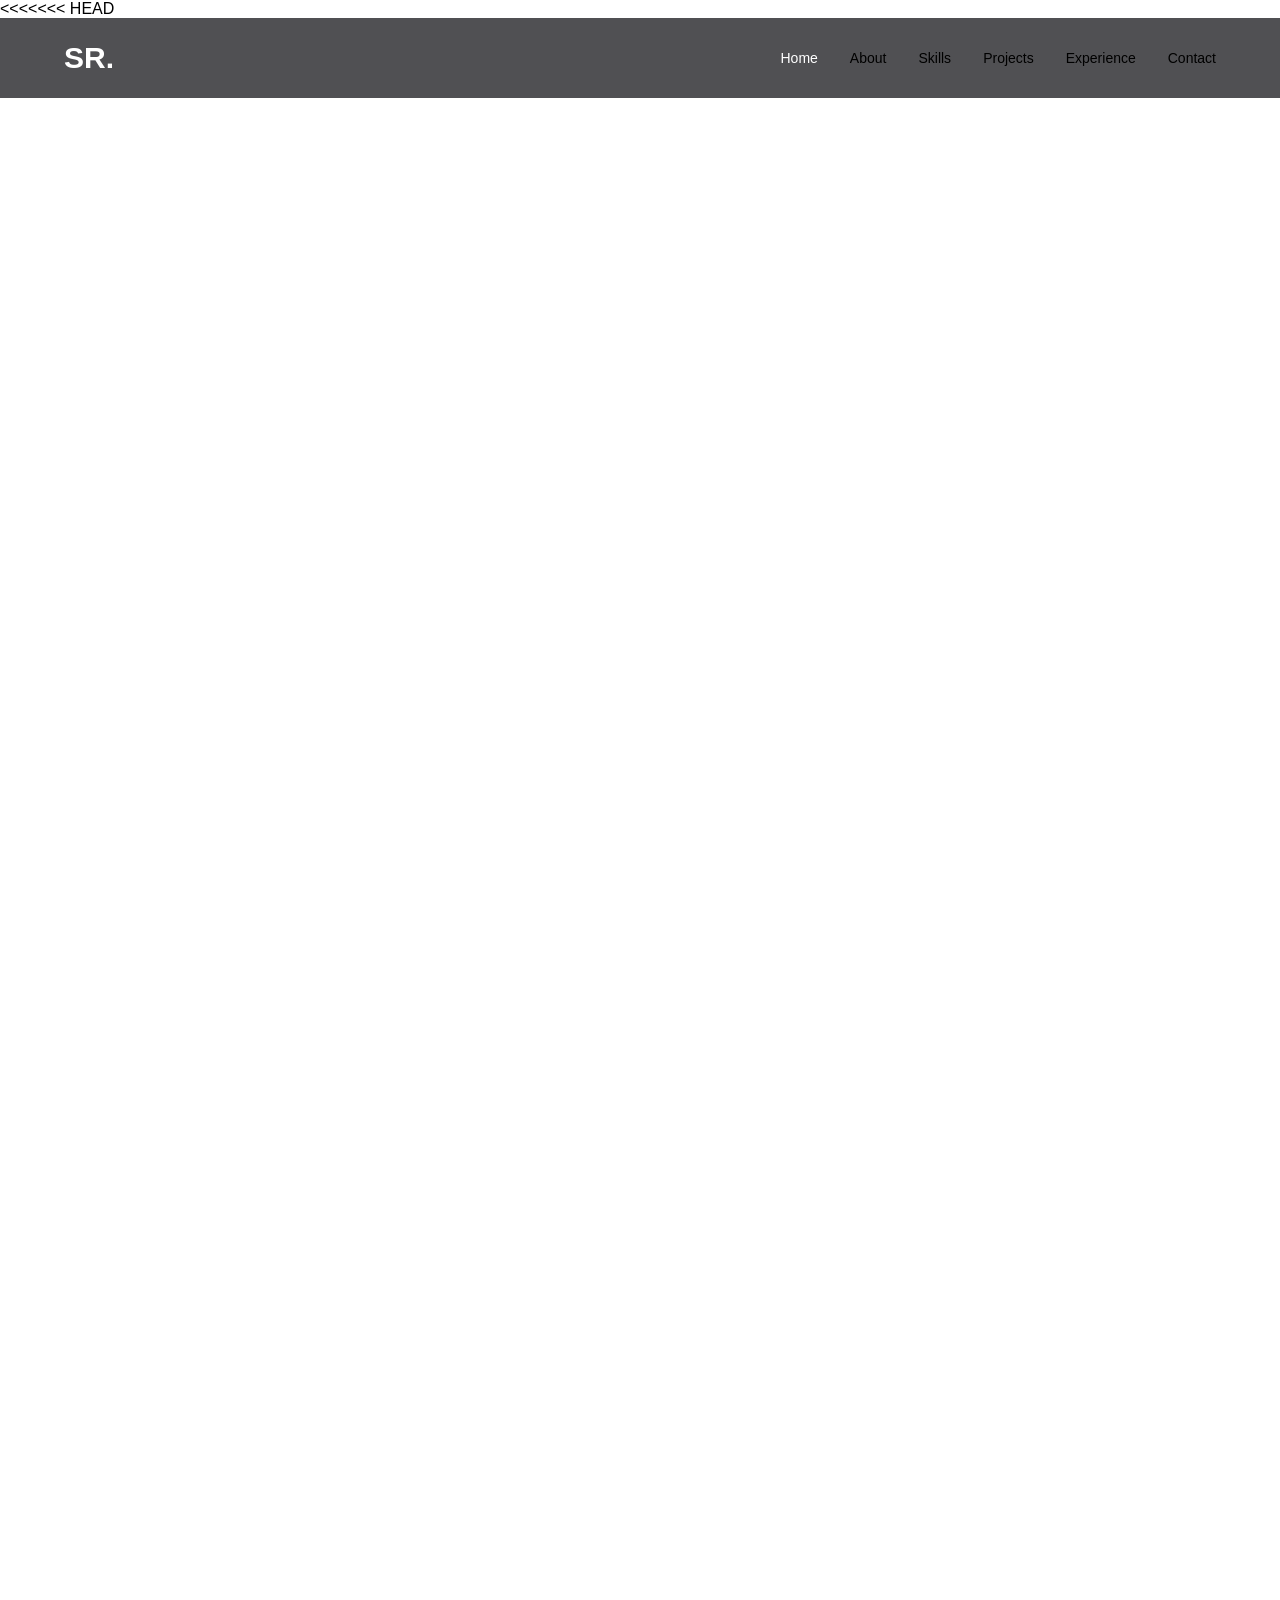
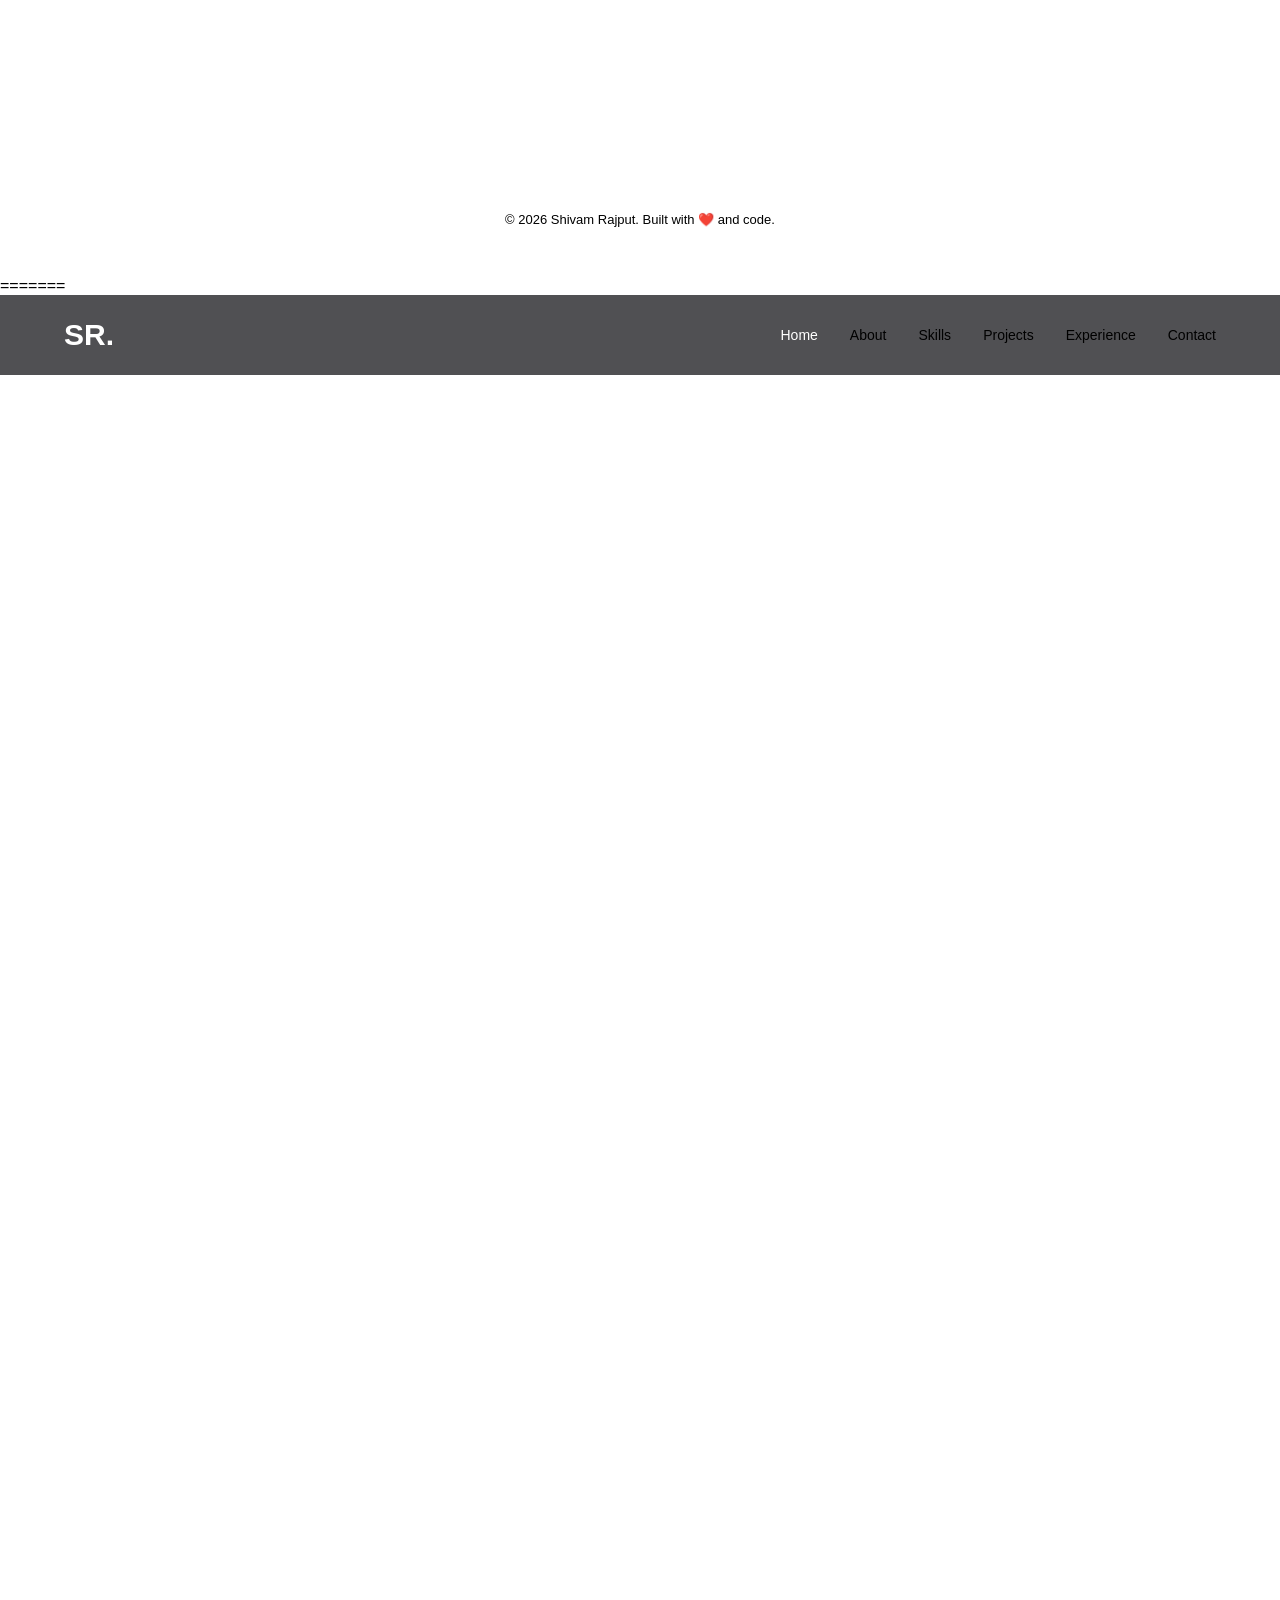
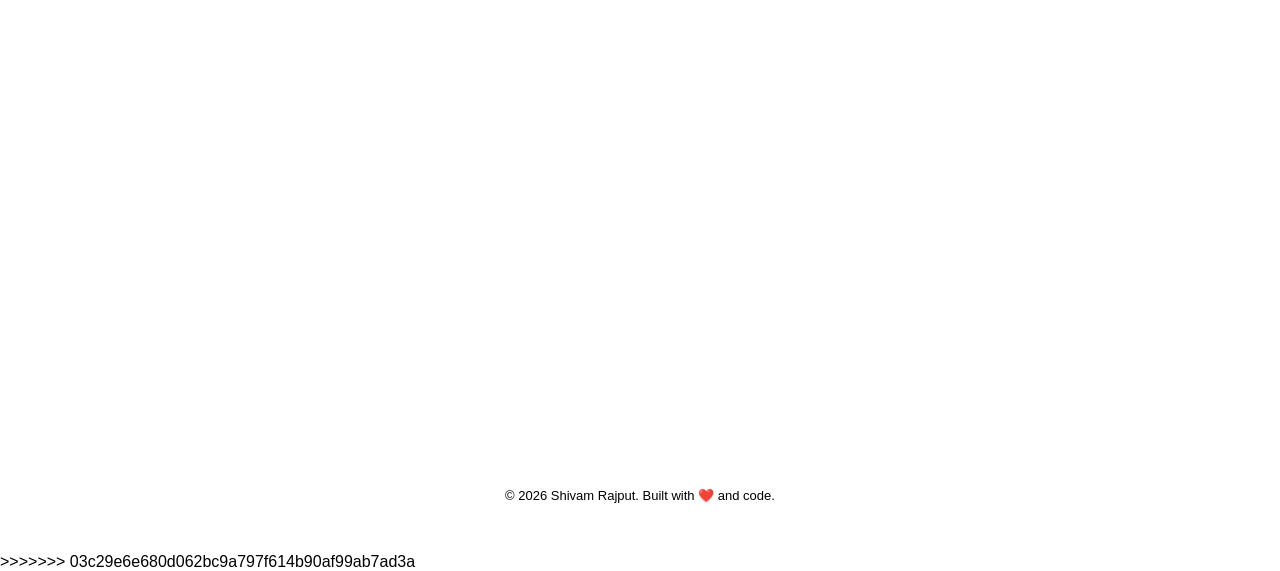
==== commit 29fc57ee: "resolve merge" ====
--- a/index.html
+++ b/index.html
@@ -1,3 +1,4 @@
+<<<<<<< HEAD
 <!DOCTYPE html>
 <html lang="en">
 <head>
@@ -179,4 +180,187 @@
 
 <script src="js/script.js"></script>
 </body>
+=======
+<!DOCTYPE html>
+<html lang="en">
+<head>
+    <meta charset="UTF-8">
+    <meta name="viewport" content="width=device-width, initial-scale=1.0">
+    <title>Shivam Rajput | Full Stack Developer</title>
+    <link rel="stylesheet" href="css/style.css">
+</head>
+
+<body>
+
+<header class="navbar">
+    <a href="index.html" class="logo">SR<span>.</span></a>
+
+    <button class="menu-btn" id="menuBtn">☰</button>
+
+    <nav id="navMenu">
+        <a href="index.html" class="active">Home</a>
+        <a href="about.html">About</a>
+        <a href="skills.html">Skills</a>
+        <a href="projects.html">Projects</a>
+        <a href="experience.html">Experience</a>
+        <a href="contact.html">Contact</a>
+    </nav>
+</header>
+
+<main>
+
+<section class="hero">
+
+    <div class="hero-content reveal">
+
+        <p class="hero-tag">WELCOME TO MY PORTFOLIO</p>
+
+        <h1>
+            Hi, I'm <span>Shivam Rajput</span>
+        </h1>
+
+        <h2>
+            <span id="typing"></span>
+        </h2>
+
+        <p class="hero-description">
+            I build modern, responsive and scalable web applications
+            with clean UI, powerful backend systems and interactive
+            user experiences.
+        </p>
+
+        <div class="hero-buttons">
+            <a href="projects.html" class="btn primary">View Projects →</a>
+            <a href="contact.html" class="btn secondary">Let's Talk</a>
+        </div>
+
+        <div class="social-links">
+            <a href="https://github.com/shivam7067" target="_blank">GitHub</a>
+            <a href="https://www.linkedin.com/in/shivam-rajput-a454b332a" target="_blank">LinkedIn</a>
+            <a href="https://www.instagram.com/im.shivam.rajput?igsi=MTFmNzdsOXFkaWQyaQ==" target="_blank">Instagram</a>
+            <a href="/Shivam_Rajput_Resume1 (1).pdf" target="_blank">Resume</a>
+        </div>
+
+    </div>
+
+    <div class="hero-visual reveal">
+
+        <div class="orbit orbit1"></div>
+        <div class="orbit orbit2"></div>
+
+        <div class="developer-card">
+
+            <div class="card-top">
+                <span></span>
+                <span></span>
+                <span></span>
+            </div>
+
+            <div class="code">
+                <p><span class="purple">const</span> developer = {</p>
+
+                <p class="indent">
+                    name:
+                    <span class="green">'Shivam'</span>,
+                </p>
+
+                <p class="indent">
+                    role:
+                    <span class="green">'Full Stack Developer'</span>,
+                </p>
+
+                <p class="indent">
+                    passion:
+                    <span class="green">'Building'</span>
+                </p>
+
+                <p>};</p>
+
+                <p>
+                    <span class="purple">developer</span>.
+                    <span class="blue">build</span>();
+                </p>
+            </div>
+
+        </div>
+
+    </div>
+
+</section>
+
+
+<section class="stats">
+
+    <div class="stat reveal">
+        <h3>150+</h3>
+        <p>DSA Problems</p>
+    </div>
+
+    <div class="stat reveal">
+        <h3>10+</h3>
+        <p>Projects</p>
+    </div>
+
+    <div class="stat reveal">
+        <h3>1+</h3>
+        <p>Years Learning</p>
+    </div>
+
+    <div class="stat reveal">
+        <h3>∞</h3>
+        <p>Curiosity</p>
+    </div>
+
+</section>
+
+
+<section class="home-section">
+
+    <div class="section-heading reveal">
+        <p>WHAT I DO</p>
+        <h2>Building Digital Experiences</h2>
+    </div>
+
+    <div class="service-grid">
+
+        <div class="service-card reveal">
+            <div class="service-icon">01</div>
+            <h3>Frontend Development</h3>
+            <p>
+                Responsive and interactive interfaces using HTML,
+                CSS, JavaScript, React and modern animation techniques.
+            </p>
+        </div>
+
+        <div class="service-card reveal">
+            <div class="service-icon">02</div>
+            <h3>Backend Development</h3>
+            <p>
+                Secure and scalable backend applications using
+                Node.js, Express, MongoDB and REST APIs.
+            </p>
+        </div>
+
+        <div class="service-card reveal">
+            <div class="service-icon">03</div>
+            <h3>Problem Solving</h3>
+            <p>
+                Strong interest in Data Structures, Algorithms and
+                solving complex programming problems.
+            </p>
+        </div>
+
+    </div>
+
+</section>
+
+</main>
+
+<footer>
+    <p>© 2026 Shivam Rajput. Built with ❤️ and code.</p>
+</footer>
+
+<script src="js/script.js"></script>
+</body>
+>>>>>>> 03c29e6e680d062bc9a797f614b90af99ab7ad3a
 </html>
--- a/css/style.css
+++ b/css/style.css
@@ -1,3 +1,4 @@
+<<<<<<< HEAD
 @import url('https://fonts.googleapis.com/css2?family=Inter:wght@400;500;600;700;800&family=Space+Grotesk:wght@400;500;600;700&display=swap');
 
 
@@ -1700,4 +1701,1708 @@
         grid-template-columns: 1fr 1fr;
     }
 
+=======
+@import url('https://fonts.googleapis.com/css2?family=Inter:wght@400;500;600;700;800&family=Space+Grotesk:wght@400;500;600;700&display=swap');
+
+
+:root {
+    --bg: #07070a;
+    --bg2: #0d0d12;
+    --card: rgba(255,255,255,0.045);
+
+    --text: #f5f5f5;
+    --muted: #a3a3ad;
+
+    --primary: #7c5cff;
+    --primary2: #b388ff;
+
+    --border: rgba(255,255,255,0.09);
+
+    --container: 1180px;
+}
+
+* {
+    margin: 0;
+    padding: 0;
+    box-sizing: border-box;
+}
+
+html {
+    scroll-behavior: smooth;
+}
+
+body {
+    background: var(--bg);
+
+    color: var(--text);
+    font-family: Inter, sans-serif;
+    min-height: 100vh;
+    overflow-x: hidden;
+}
+
+body::before {
+    content: "";
+    position: fixed;
+    inset: 0;
+
+    background-image:
+        linear-gradient(rgba(255,255,255,0.018) 1px, transparent 1px),
+        linear-gradient(90deg, rgba(255,255,255,0.018) 1px, transparent 1px);
+
+    background-size: 50px 50px;
+    pointer-events: none;
+    z-index: -1;
+}
+
+
+/* NAVBAR */
+
+.navbar {
+
+    height: 80px;
+
+    display: flex;
+
+    align-items: center;
+
+    justify-content: space-between;
+
+    padding: 0 5%;
+
+    position: sticky;
+
+    top: 0;
+
+    z-index: 1000;
+
+    backdrop-filter: blur(18px);
+
+    background: rgba(7,7,10,0.7);
+
+    border-bottom: 1px solid var(--border);
+}
+
+
+.logo {
+
+    font-family: "Space Grotesk", sans-serif;
+
+    font-size: 30px;
+
+    font-weight: 800;
+
+    color: white;
+
+    text-decoration: none;
+}
+
+
+.logo span {
+    color: var(--primary);
+}
+
+
+nav {
+
+    display: flex;
+
+    gap: 32px;
+}
+
+
+nav a {
+
+    color: var(--muted);
+
+    text-decoration: none;
+
+    font-size: 14px;
+
+    transition: 0.3s;
+
+    position: relative;
+}
+
+
+nav a::after {
+
+    content: "";
+
+    position: absolute;
+
+    left: 0;
+
+    bottom: -8px;
+
+    width: 0;
+
+    height: 2px;
+
+    background: var(--primary);
+
+    transition: 0.3s;
+}
+
+
+nav a:hover,
+nav a.active {
+
+    color: white;
+}
+
+
+nav a:hover::after,
+nav a.active::after {
+
+    width: 100%;
+}
+
+
+.menu-btn {
+
+    display: none;
+
+    border: none;
+
+    background: transparent;
+
+    color: white;
+
+    font-size: 28px;
+
+    cursor: pointer;
+}
+
+
+/* HERO */
+
+.hero {
+
+    max-width: var(--container);
+
+    margin: auto;
+
+    min-height: calc(100vh - 80px);
+
+    display: grid;
+
+    grid-template-columns: 1.1fr 0.9fr;
+
+    align-items: center;
+
+    gap: 60px;
+
+    padding: 80px 30px;
+}
+
+
+.hero-tag,
+.page-hero > p:first-child,
+.small-title,
+.project-type {
+
+    color: var(--primary2);
+
+    letter-spacing: 3px;
+
+    font-size: 12px;
+
+    font-weight: 700;
+}
+
+
+.hero h1 {
+
+    font-family: "Space Grotesk", sans-serif;
+
+    font-size: clamp(48px, 6vw, 82px);
+
+    line-height: 1.02;
+
+    margin: 20px 0;
+}
+
+
+.hero h1 span,
+.hero h2 span,
+.page-hero h1 span,
+.about-content span,
+.contact-info span {
+
+    color: var(--primary2);
+}
+
+
+.hero h2 {
+
+    font-size: 28px;
+
+    min-height: 40px;
+
+    margin-bottom: 20px;
+}
+
+
+.hero-description {
+
+    max-width: 650px;
+
+    color: var(--muted);
+
+    line-height: 1.8;
+
+    font-size: 17px;
+}
+
+
+.hero-buttons {
+
+    display: flex;
+
+    gap: 15px;
+
+    margin-top: 35px;
+}
+
+
+.btn {
+
+    display: inline-block;
+
+    padding: 14px 25px;
+
+    border-radius: 50px;
+
+    text-decoration: none;
+
+    font-weight: 600;
+
+    transition: 0.3s;
+
+    border: 1px solid var(--border);
+
+}
+
+
+.btn.primary {
+
+    color: white;
+
+    background: linear-gradient(
+        135deg,
+        var(--primary),
+        #9d7aff
+    );
+
+    box-shadow: 0 10px 30px rgba(124,92,255,0.25);
+}
+
+
+.btn.primary:hover {
+
+    transform: translateY(-4px);
+
+    box-shadow:
+        0 15px 40px rgba(124,92,255,0.4);
+}
+
+
+.btn.secondary {
+
+    color: white;
+
+    background: rgba(255,255,255,0.04);
+}
+
+
+.btn.secondary:hover {
+
+    background: rgba(255,255,255,0.1);
+
+    transform: translateY(-4px);
+}
+
+
+.social-links {
+
+    display: flex;
+
+    gap: 20px;
+
+    margin-top: 35px;
+}
+
+
+.social-links a {
+
+    color: var(--muted);
+
+    text-decoration: none;
+
+    font-size: 14px;
+
+    transition: 0.3s;
+}
+
+
+.social-links a:hover {
+
+    color: var(--primary2);
+}
+
+
+/* CODE CARD */
+
+.hero-visual {
+
+    display: flex;
+
+    justify-content: center;
+
+    align-items: center;
+
+    position: relative;
+}
+
+
+.developer-card {
+
+    width: 440px;
+
+    max-width: 100%;
+
+    background: rgba(15,15,22,0.9);
+
+    border: 1px solid var(--border);
+
+    border-radius: 20px;
+
+    box-shadow:
+        0 30px 100px rgba(0,0,0,0.5),
+        0 0 60px rgba(124,92,255,0.12);
+
+    overflow: hidden;
+
+    transform: perspective(1000px) rotateY(-7deg);
+
+    animation: floating 5s ease-in-out infinite;
+}
+
+
+.card-top {
+
+    height: 45px;
+
+    display: flex;
+
+    align-items: center;
+
+    gap: 8px;
+
+    padding: 0 18px;
+
+    border-bottom: 1px solid var(--border);
+}
+
+
+.card-top span {
+
+    width: 11px;
+
+    height: 11px;
+
+    border-radius: 50%;
+
+    background: #555;
+}
+
+
+.code {
+
+    padding: 30px;
+
+    font-family: monospace;
+
+    font-size: 15px;
+
+    line-height: 2;
+}
+
+
+.indent {
+    padding-left: 25px;
+}
+
+
+.purple {
+    color: #c792ea;
+}
+
+
+.green {
+    color: #c3e88d;
+}
+
+
+.blue {
+    color: #82aaff;
+}
+
+
+.orbit {
+
+    position: absolute;
+
+    border: 1px solid rgba(124,92,255,0.25);
+
+    border-radius: 50%;
+
+    animation: spin 12s linear infinite;
+}
+
+
+.orbit1 {
+
+    width: 500px;
+
+    height: 500px;
+}
+
+
+.orbit2 {
+
+    width: 650px;
+
+    height: 650px;
+
+    animation-direction: reverse;
+
+    opacity: 0.4;
+}
+
+
+@keyframes floating {
+
+    0%,100% {
+        transform:
+            perspective(1000px)
+            rotateY(-7deg)
+            translateY(0);
+    }
+
+    50% {
+        transform:
+            perspective(1000px)
+            rotateY(-7deg)
+            translateY(-15px);
+    }
+
+}
+
+
+@keyframes spin {
+
+    to {
+        transform: rotate(360deg);
+    }
+
+}
+
+
+/* STATS */
+
+.stats {
+
+    max-width: 1100px;
+
+    margin: 0 auto 100px;
+
+    display: grid;
+
+    grid-template-columns: repeat(4,1fr);
+
+    border: 1px solid var(--border);
+
+    border-radius: 20px;
+
+    overflow: hidden;
+
+    background: var(--card);
+}
+
+
+.stat {
+
+    padding: 35px;
+
+    text-align: center;
+
+    border-right: 1px solid var(--border);
+}
+
+
+.stat:last-child {
+    border: none;
+}
+
+
+.stat h3 {
+
+    font-size: 34px;
+
+    color: var(--primary2);
+
+    margin-bottom: 8px;
+}
+
+
+.stat p {
+
+    color: var(--muted);
+
+    font-size: 14px;
+}
+
+
+/* GENERAL */
+
+.home-section,
+.about-section,
+.skills-section,
+.projects-section,
+.experience-section,
+.contact-section,
+.timeline-section {
+
+    max-width: var(--container);
+
+    margin: auto;
+
+    padding: 100px 30px;
+}
+
+
+.section-heading {
+
+    text-align: center;
+
+    margin-bottom: 60px;
+}
+
+
+.section-heading p {
+
+    color: var(--primary2);
+
+    font-size: 12px;
+
+    letter-spacing: 3px;
+
+    font-weight: 700;
+
+    margin-bottom: 15px;
+}
+
+
+.section-heading h2 {
+
+    font-family: "Space Grotesk";
+
+    font-size: clamp(35px,5vw,55px);
+}
+
+
+/* SERVICES */
+
+.service-grid {
+
+    display: grid;
+
+    grid-template-columns: repeat(3,1fr);
+
+    gap: 20px;
+}
+
+
+.service-card {
+
+    padding: 35px;
+
+    background: var(--card);
+
+    border: 1px solid var(--border);
+
+    border-radius: 20px;
+
+    transition: 0.4s;
+
+    position: relative;
+
+    overflow: hidden;
+}
+
+
+.service-card::before {
+
+    content: "";
+
+    position: absolute;
+
+    width: 150px;
+
+    height: 150px;
+
+    background: var(--primary);
+
+    filter: blur(100px);
+
+    opacity: 0;
+
+    transition: 0.4s;
+}
+
+
+.service-card:hover {
+
+    transform: translateY(-10px);
+
+    border-color: rgba(124,92,255,0.4);
+}
+
+
+.service-card:hover::before {
+    opacity: 0.2;
+}
+
+
+.service-icon {
+
+    color: var(--primary2);
+
+    font-size: 14px;
+
+    margin-bottom: 50px;
+}
+
+
+.service-card h3 {
+
+    font-size: 22px;
+
+    margin-bottom: 15px;
+}
+
+
+.service-card p {
+
+    color: var(--muted);
+
+    line-height: 1.7;
+}
+
+
+/* PAGE HERO */
+
+.page-hero {
+
+    text-align: center;
+
+    padding: 130px 30px 80px;
+}
+
+
+.page-hero h1 {
+
+    font-family: "Space Grotesk";
+
+    font-size: clamp(50px,7vw,85px);
+
+    margin: 15px 0;
+}
+
+
+.page-hero > p:last-child {
+
+    color: var(--muted);
+
+    font-size: 17px;
+}
+
+
+/* ABOUT */
+
+.about-section {
+
+    display: grid;
+
+    grid-template-columns: 0.8fr 1.2fr;
+
+    gap: 80px;
+
+    align-items: center;
+}
+
+
+.profile-placeholder {
+
+    aspect-ratio: 1;
+
+    max-width: 400px;
+
+    border-radius: 30px;
+
+    display: flex;
+
+    justify-content: center;
+
+    align-items: center;
+
+    font-size: 100px;
+
+    font-family: "Space Grotesk";
+
+    font-weight: 800;
+
+    color: white;
+
+    background:
+        radial-gradient(
+            circle at 30% 30%,
+            #a78bfa,
+            transparent 35%
+        ),
+        linear-gradient(
+            135deg,
+            #21164a,
+            #09090d
+        );
+
+    border: 1px solid var(--border);
+
+    box-shadow: 0 30px 80px rgba(124,92,255,0.15);
+}
+
+
+.about-content h2 {
+
+    font-family: "Space Grotesk";
+
+    font-size: 42px;
+
+    line-height: 1.2;
+
+    margin: 15px 0 25px;
+}
+
+
+.about-content > p {
+
+    color: var(--muted);
+
+    line-height: 1.8;
+
+    margin-bottom: 15px;
+}
+
+
+.info-grid {
+
+    display: grid;
+
+    grid-template-columns: repeat(2,1fr);
+
+    gap: 20px;
+
+    margin: 35px 0;
+}
+
+
+.info-grid div {
+
+    display: flex;
+
+    flex-direction: column;
+
+    gap: 7px;
+}
+
+
+.info-grid strong {
+
+    font-size: 13px;
+
+    color: white;
+}
+
+
+.info-grid span {
+
+    color: var(--muted);
+}
+
+
+/* TIMELINE */
+
+.timeline {
+
+    max-width: 800px;
+
+    margin: auto;
+}
+
+
+.timeline-item {
+
+    display: grid;
+
+    grid-template-columns: 70px 1fr;
+
+    gap: 30px;
+
+    padding: 30px 0;
+
+    border-bottom: 1px solid var(--border);
+}
+
+
+.timeline-item > span {
+
+    color: var(--primary2);
+
+    font-weight: 700;
+}
+
+
+.timeline-item h3 {
+
+    margin-bottom: 10px;
+
+    font-size: 22px;
+}
+
+
+.timeline-item p {
+
+    color: var(--muted);
+
+    line-height: 1.7;
+}
+
+
+/* SKILLS */
+
+.skills-section {
+
+    display: grid;
+
+    grid-template-columns: repeat(2,1fr);
+
+    gap: 25px;
+}
+
+
+.skills-category {
+
+    padding: 35px;
+
+    background-color: rgb(5, 5, 27);
+    border: 1px solid var(--border);
+
+    border-radius: 20px;
+}
+
+
+.skills-category h2 {
+
+    margin-bottom: 30px;
+
+    font-family: "Space Grotesk";
+}
+
+
+.skill {
+
+    margin-bottom: 25px;
+}
+
+
+.skill > div:first-child {
+
+    display: flex;
+
+    justify-content: space-between;
+
+    margin-bottom: 10px;
+
+    font-size: 14px;
+}
+
+
+.skill > div:first-child span:last-child {
+
+    color: var(--primary2);
+}
+
+
+.progress {
+
+    height: 5px;
+
+    background: rgba(255,255,255,0.08);
+
+    border-radius: 20px;
+
+    overflow: hidden;
+}
+
+
+.progress span {
+
+    display: block;
+
+    height: 100%;
+
+    background: linear-gradient(
+        90deg,
+        var(--primary),
+        var(--primary2)
+    );
+
+    border-radius: inherit;
+
+    transform-origin: left;
+
+    animation: progress 1.5s ease;
+}
+
+
+@keyframes progress {
+
+    from {
+        transform: scaleX(0);
+    }
+
+    to {
+        transform: scaleX(1);
+    }
+
+}
+
+
+.tech-grid {
+
+    grid-column: 1/-1;
+
+    display: grid;
+
+    grid-template-columns: repeat(5,1fr);
+
+    gap: 15px;
+}
+
+
+.tech-grid div {
+
+    padding: 20px;
+
+    text-align: center;
+
+    background: var(--card);
+
+    border: 1px solid var(--border);
+
+    border-radius: 12px;
+
+    transition: 0.3s;
+}
+
+
+.tech-grid div:hover {
+
+    transform: translateY(-5px);
+
+    color: var(--primary2);
+
+    border-color: var(--primary);
+}
+
+
+/* PROJECTS */
+
+.projects-section {
+
+    display: grid;
+
+    gap: 25px;
+}
+
+
+.project-card {
+
+    display: grid;
+
+    grid-template-columns: 150px 1fr;
+
+    gap: 40px;
+
+    padding: 45px;
+
+    background-color: rgb(5, 5, 27);
+
+    border: 1px solid var(--border);
+
+    border-radius: 25px;
+
+    transition: 0.4s;
+
+    position: relative;
+
+    overflow: hidden;
+}
+
+
+.project-card:hover {
+
+    transform: translateX(8px);
+
+    border-color: rgba(124,92,255,0.5);
+
+    box-shadow: 0 20px 60px rgba(0,0,0,0.25);
+}
+
+
+.project-number {
+
+    font-size: 60px;
+
+    font-family: "Space Grotesk";
+
+    font-weight: 700;
+
+    color: rgba(255,255,255,0.12);
+}
+
+
+.project-content h2 {
+
+    font-family: "Space Grotesk";
+
+    font-size: 36px;
+
+    margin: 10px 0 15px;
+}
+
+
+.project-content > p:not(.project-type) {
+
+    color: var(--muted);
+
+    line-height: 1.8;
+
+    max-width: 800px;
+}
+
+
+.tags {
+
+    display: flex;
+
+    flex-wrap: wrap;
+
+    gap: 8px;
+
+    margin: 25px 0;
+}
+
+
+.tags span {
+
+    padding: 7px 12px;
+
+    background: rgba(124,92,255,0.1);
+
+    color: var(--primary2);
+
+    border: 1px solid rgba(124,92,255,0.2);
+
+    border-radius: 50px;
+
+    font-size: 12px;
+}
+
+
+.project-links {
+
+    display: flex;
+
+    gap: 20px;
+}
+
+
+.project-links a {
+
+    color: white;
+
+    text-decoration: none;
+
+    font-size: 14px;
+
+    font-weight: 600;
+}
+
+
+.project-links a:hover {
+
+    color: var(--primary2);
+}
+
+
+/* EXPERIENCE */
+
+.experience-section {
+
+    display: grid;
+
+    gap: 25px;
+}
+
+
+.experience-card {
+
+    display: grid;
+
+    grid-template-columns: 220px 1fr;
+
+    gap: 50px;
+
+    padding: 40px;
+
+    background: var(--card);
+
+    border: 1px solid var(--border);
+
+    border-radius: 20px;
+
+    transition: 0.3s;
+}
+
+
+.experience-card:hover {
+
+    transform: translateY(-5px);
+
+    border-color: rgba(124,92,255,0.4);
+}
+
+
+.experience-date {
+
+    color: var(--primary2);
+
+    font-size: 14px;
+
+    font-weight: 700;
+}
+
+
+.experience-info > p:first-child {
+
+    color: var(--primary2);
+
+    font-size: 12px;
+
+    letter-spacing: 2px;
+
+    font-weight: 700;
+}
+
+
+.experience-info h2 {
+
+    font-family: "Space Grotesk";
+
+    font-size: 30px;
+
+    margin: 10px 0 15px;
+}
+
+
+.experience-info > p {
+
+    color: var(--muted);
+
+    line-height: 1.8;
+}
+
+
+/* CONTACT */
+
+.contact-section {
+
+    display: grid;
+
+    grid-template-columns: 1fr 1fr;
+
+    gap: 80px;
+}
+
+
+.contact-info h2 {
+
+    font-family: "Space Grotesk";
+
+    font-size: 45px;
+
+    line-height: 1.2;
+
+    margin: 15px 0 25px;
+}
+
+
+.contact-info > p {
+
+    color: var(--muted);
+
+    line-height: 1.8;
+}
+
+
+.contact-item {
+
+    margin-top: 30px;
+
+    display: flex;
+
+    flex-direction: column;
+
+    gap: 8px;
+}
+
+
+.contact-item span {
+
+    color: var(--primary2);
+
+    font-size: 11px;
+
+    letter-spacing: 2px;
+
+    font-weight: 700;
+}
+
+
+.contact-item a {
+
+    color: white;
+
+    text-decoration: none;
+}
+
+
+.contact-form {
+
+    padding: 35px;
+
+    border: 1px solid var(--border);
+
+    background: var(--card);
+
+    border-radius: 20px;
+}
+
+
+.input-group {
+
+    margin-bottom: 22px;
+}
+
+
+.input-group label {
+
+    display: block;
+
+    font-size: 13px;
+
+    margin-bottom: 9px;
+}
+
+
+.input-group input,
+.input-group textarea {
+
+    width: 100%;
+
+    background: rgba(255,255,255,0.04);
+
+    border: 1px solid var(--border);
+
+    color: white;
+
+    padding: 15px;
+
+    border-radius: 10px;
+
+    outline: none;
+
+    font-family: inherit;
+
+    transition: 0.3s;
+}
+
+
+.input-group input:focus,
+.input-group textarea:focus {
+
+    border-color: var(--primary);
+
+    box-shadow: 0 0 20px rgba(124,92,255,0.1);
+}
+
+
+.input-group textarea {
+
+    resize: vertical;
+}
+
+
+.contact-form button {
+
+    cursor: pointer;
+
+    border: none;
+}
+
+
+/* FOOTER */
+
+footer {
+
+    text-align: center;
+
+    padding: 50px 20px;
+
+    border-top: 1px solid var(--border);
+
+    color: var(--muted);
+
+    font-size: 13px;
+}
+
+
+/* REVEAL */
+
+.reveal {
+
+    opacity: 0;
+
+    transform: translateY(40px);
+
+    transition:
+        opacity 0.8s ease,
+        transform 0.8s ease;
+}
+
+
+.reveal.show {
+
+    opacity: 1;
+
+    transform: translateY(0);
+}
+
+
+/* RESPONSIVE */
+
+@media(max-width: 900px) {
+
+    .hero {
+
+        grid-template-columns: 1fr;
+
+        text-align: center;
+    }
+
+
+    .hero-description {
+
+        margin: auto;
+    }
+
+
+    .hero-buttons,
+    .social-links {
+
+        justify-content: center;
+    }
+
+
+    .hero-visual {
+
+        margin-top: 50px;
+    }
+
+
+    .stats {
+
+        margin-left: 20px;
+
+        margin-right: 20px;
+    }
+
+
+    .service-grid {
+
+        grid-template-columns: 1fr;
+    }
+
+
+    .about-section {
+
+        grid-template-columns: 1fr;
+
+        text-align: center;
+    }
+
+
+    .profile-placeholder {
+
+        margin: auto;
+    }
+
+
+    .skills-section {
+
+        grid-template-columns: 1fr;
+    }
+
+
+    .contact-section {
+
+        grid-template-columns: 1fr;
+    }
+
+}
+
+
+@media(max-width: 700px) {
+
+    .navbar {
+
+        height: 70px;
+    }
+
+
+    .menu-btn {
+
+        display: block;
+    }
+
+
+    nav {
+
+        position: absolute;
+
+        top: 70px;
+
+        left: 0;
+
+        right: 0;
+
+        display: none;
+
+        flex-direction: column;
+
+        gap: 0;
+
+        background: rgba(7,7,10,0.98);
+
+        border-bottom: 1px solid var(--border);
+    }
+
+
+    nav.show {
+
+        display: flex;
+    }
+
+
+    nav a {
+
+        padding: 18px 25px;
+
+        border-bottom: 1px solid var(--border);
+    }
+
+
+    nav a::after {
+
+        display: none;
+    }
+
+
+    .stats {
+
+        grid-template-columns: repeat(2,1fr);
+    }
+
+
+    .stat:nth-child(2) {
+
+        border-right: none;
+    }
+
+
+    .stat:nth-child(-n+2) {
+
+        border-bottom: 1px solid var(--border);
+    }
+
+
+    .hero {
+
+        padding-top: 60px;
+    }
+
+
+    .hero h1 {
+
+        font-size: 48px;
+    }
+
+
+    .hero h2 {
+
+        font-size: 22px;
+    }
+
+
+    .developer-card {
+
+        transform: none;
+    }
+
+
+    .orbit {
+
+        display: none;
+    }
+
+
+    .page-hero {
+
+        padding-top: 90px;
+    }
+
+
+    .about-content h2,
+    .contact-info h2 {
+
+        font-size: 35px;
+    }
+
+
+    .info-grid {
+
+        text-align: left;
+    }
+
+
+    .tech-grid {
+
+        grid-template-columns: repeat(2,1fr);
+    }
+
+
+    .project-card {
+
+        grid-template-columns: 1fr;
+
+        gap: 15px;
+
+        padding: 30px;
+    }
+
+
+    .project-number {
+
+        font-size: 40px;
+    }
+
+
+    .project-content h2 {
+
+        font-size: 30px;
+    }
+
+
+    .experience-card {
+
+        grid-template-columns: 1fr;
+
+        gap: 15px;
+
+        padding: 30px;
+    }
+
+
+    .contact-section {
+
+        padding-top: 50px;
+    }
+
+}
+
+
+@media(max-width:450px) {
+
+    .hero h1 {
+
+        font-size: 40px;
+    }
+
+
+    .hero-buttons {
+
+        flex-direction: column;
+    }
+
+
+    .btn {
+
+        text-align: center;
+    }
+
+
+    .stats {
+
+        grid-template-columns: 1fr;
+    }
+
+
+    .stat {
+
+        border-right: none !important;
+
+        border-bottom: 1px solid var(--border);
+    }
+
+
+    .stat:last-child {
+
+        border-bottom: none;
+    }
+
+
+    .info-grid {
+
+        grid-template-columns: 1fr;
+    }
+
+
+    .tech-grid {
+
+        grid-template-columns: 1fr 1fr;
+    }
+
+>>>>>>> 03c29e6e680d062bc9a797f614b90af99ab7ad3a
 }
--- a/css/style.css
+++ b/css/style.css
@@ -1,3 +1,4 @@
+<<<<<<< HEAD
 @import url('https://fonts.googleapis.com/css2?family=Inter:wght@400;500;600;700;800&family=Space+Grotesk:wght@400;500;600;700&display=swap');
 
 
@@ -1700,4 +1701,1708 @@
         grid-template-columns: 1fr 1fr;
     }
 
+=======
+@import url('https://fonts.googleapis.com/css2?family=Inter:wght@400;500;600;700;800&family=Space+Grotesk:wght@400;500;600;700&display=swap');
+
+
+:root {
+    --bg: #07070a;
+    --bg2: #0d0d12;
+    --card: rgba(255,255,255,0.045);
+
+    --text: #f5f5f5;
+    --muted: #a3a3ad;
+
+    --primary: #7c5cff;
+    --primary2: #b388ff;
+
+    --border: rgba(255,255,255,0.09);
+
+    --container: 1180px;
+}
+
+* {
+    margin: 0;
+    padding: 0;
+    box-sizing: border-box;
+}
+
+html {
+    scroll-behavior: smooth;
+}
+
+body {
+    background: var(--bg);
+
+    color: var(--text);
+    font-family: Inter, sans-serif;
+    min-height: 100vh;
+    overflow-x: hidden;
+}
+
+body::before {
+    content: "";
+    position: fixed;
+    inset: 0;
+
+    background-image:
+        linear-gradient(rgba(255,255,255,0.018) 1px, transparent 1px),
+        linear-gradient(90deg, rgba(255,255,255,0.018) 1px, transparent 1px);
+
+    background-size: 50px 50px;
+    pointer-events: none;
+    z-index: -1;
+}
+
+
+/* NAVBAR */
+
+.navbar {
+
+    height: 80px;
+
+    display: flex;
+
+    align-items: center;
+
+    justify-content: space-between;
+
+    padding: 0 5%;
+
+    position: sticky;
+
+    top: 0;
+
+    z-index: 1000;
+
+    backdrop-filter: blur(18px);
+
+    background: rgba(7,7,10,0.7);
+
+    border-bottom: 1px solid var(--border);
+}
+
+
+.logo {
+
+    font-family: "Space Grotesk", sans-serif;
+
+    font-size: 30px;
+
+    font-weight: 800;
+
+    color: white;
+
+    text-decoration: none;
+}
+
+
+.logo span {
+    color: var(--primary);
+}
+
+
+nav {
+
+    display: flex;
+
+    gap: 32px;
+}
+
+
+nav a {
+
+    color: var(--muted);
+
+    text-decoration: none;
+
+    font-size: 14px;
+
+    transition: 0.3s;
+
+    position: relative;
+}
+
+
+nav a::after {
+
+    content: "";
+
+    position: absolute;
+
+    left: 0;
+
+    bottom: -8px;
+
+    width: 0;
+
+    height: 2px;
+
+    background: var(--primary);
+
+    transition: 0.3s;
+}
+
+
+nav a:hover,
+nav a.active {
+
+    color: white;
+}
+
+
+nav a:hover::after,
+nav a.active::after {
+
+    width: 100%;
+}
+
+
+.menu-btn {
+
+    display: none;
+
+    border: none;
+
+    background: transparent;
+
+    color: white;
+
+    font-size: 28px;
+
+    cursor: pointer;
+}
+
+
+/* HERO */
+
+.hero {
+
+    max-width: var(--container);
+
+    margin: auto;
+
+    min-height: calc(100vh - 80px);
+
+    display: grid;
+
+    grid-template-columns: 1.1fr 0.9fr;
+
+    align-items: center;
+
+    gap: 60px;
+
+    padding: 80px 30px;
+}
+
+
+.hero-tag,
+.page-hero > p:first-child,
+.small-title,
+.project-type {
+
+    color: var(--primary2);
+
+    letter-spacing: 3px;
+
+    font-size: 12px;
+
+    font-weight: 700;
+}
+
+
+.hero h1 {
+
+    font-family: "Space Grotesk", sans-serif;
+
+    font-size: clamp(48px, 6vw, 82px);
+
+    line-height: 1.02;
+
+    margin: 20px 0;
+}
+
+
+.hero h1 span,
+.hero h2 span,
+.page-hero h1 span,
+.about-content span,
+.contact-info span {
+
+    color: var(--primary2);
+}
+
+
+.hero h2 {
+
+    font-size: 28px;
+
+    min-height: 40px;
+
+    margin-bottom: 20px;
+}
+
+
+.hero-description {
+
+    max-width: 650px;
+
+    color: var(--muted);
+
+    line-height: 1.8;
+
+    font-size: 17px;
+}
+
+
+.hero-buttons {
+
+    display: flex;
+
+    gap: 15px;
+
+    margin-top: 35px;
+}
+
+
+.btn {
+
+    display: inline-block;
+
+    padding: 14px 25px;
+
+    border-radius: 50px;
+
+    text-decoration: none;
+
+    font-weight: 600;
+
+    transition: 0.3s;
+
+    border: 1px solid var(--border);
+
+}
+
+
+.btn.primary {
+
+    color: white;
+
+    background: linear-gradient(
+        135deg,
+        var(--primary),
+        #9d7aff
+    );
+
+    box-shadow: 0 10px 30px rgba(124,92,255,0.25);
+}
+
+
+.btn.primary:hover {
+
+    transform: translateY(-4px);
+
+    box-shadow:
+        0 15px 40px rgba(124,92,255,0.4);
+}
+
+
+.btn.secondary {
+
+    color: white;
+
+    background: rgba(255,255,255,0.04);
+}
+
+
+.btn.secondary:hover {
+
+    background: rgba(255,255,255,0.1);
+
+    transform: translateY(-4px);
+}
+
+
+.social-links {
+
+    display: flex;
+
+    gap: 20px;
+
+    margin-top: 35px;
+}
+
+
+.social-links a {
+
+    color: var(--muted);
+
+    text-decoration: none;
+
+    font-size: 14px;
+
+    transition: 0.3s;
+}
+
+
+.social-links a:hover {
+
+    color: var(--primary2);
+}
+
+
+/* CODE CARD */
+
+.hero-visual {
+
+    display: flex;
+
+    justify-content: center;
+
+    align-items: center;
+
+    position: relative;
+}
+
+
+.developer-card {
+
+    width: 440px;
+
+    max-width: 100%;
+
+    background: rgba(15,15,22,0.9);
+
+    border: 1px solid var(--border);
+
+    border-radius: 20px;
+
+    box-shadow:
+        0 30px 100px rgba(0,0,0,0.5),
+        0 0 60px rgba(124,92,255,0.12);
+
+    overflow: hidden;
+
+    transform: perspective(1000px) rotateY(-7deg);
+
+    animation: floating 5s ease-in-out infinite;
+}
+
+
+.card-top {
+
+    height: 45px;
+
+    display: flex;
+
+    align-items: center;
+
+    gap: 8px;
+
+    padding: 0 18px;
+
+    border-bottom: 1px solid var(--border);
+}
+
+
+.card-top span {
+
+    width: 11px;
+
+    height: 11px;
+
+    border-radius: 50%;
+
+    background: #555;
+}
+
+
+.code {
+
+    padding: 30px;
+
+    font-family: monospace;
+
+    font-size: 15px;
+
+    line-height: 2;
+}
+
+
+.indent {
+    padding-left: 25px;
+}
+
+
+.purple {
+    color: #c792ea;
+}
+
+
+.green {
+    color: #c3e88d;
+}
+
+
+.blue {
+    color: #82aaff;
+}
+
+
+.orbit {
+
+    position: absolute;
+
+    border: 1px solid rgba(124,92,255,0.25);
+
+    border-radius: 50%;
+
+    animation: spin 12s linear infinite;
+}
+
+
+.orbit1 {
+
+    width: 500px;
+
+    height: 500px;
+}
+
+
+.orbit2 {
+
+    width: 650px;
+
+    height: 650px;
+
+    animation-direction: reverse;
+
+    opacity: 0.4;
+}
+
+
+@keyframes floating {
+
+    0%,100% {
+        transform:
+            perspective(1000px)
+            rotateY(-7deg)
+            translateY(0);
+    }
+
+    50% {
+        transform:
+            perspective(1000px)
+            rotateY(-7deg)
+            translateY(-15px);
+    }
+
+}
+
+
+@keyframes spin {
+
+    to {
+        transform: rotate(360deg);
+    }
+
+}
+
+
+/* STATS */
+
+.stats {
+
+    max-width: 1100px;
+
+    margin: 0 auto 100px;
+
+    display: grid;
+
+    grid-template-columns: repeat(4,1fr);
+
+    border: 1px solid var(--border);
+
+    border-radius: 20px;
+
+    overflow: hidden;
+
+    background: var(--card);
+}
+
+
+.stat {
+
+    padding: 35px;
+
+    text-align: center;
+
+    border-right: 1px solid var(--border);
+}
+
+
+.stat:last-child {
+    border: none;
+}
+
+
+.stat h3 {
+
+    font-size: 34px;
+
+    color: var(--primary2);
+
+    margin-bottom: 8px;
+}
+
+
+.stat p {
+
+    color: var(--muted);
+
+    font-size: 14px;
+}
+
+
+/* GENERAL */
+
+.home-section,
+.about-section,
+.skills-section,
+.projects-section,
+.experience-section,
+.contact-section,
+.timeline-section {
+
+    max-width: var(--container);
+
+    margin: auto;
+
+    padding: 100px 30px;
+}
+
+
+.section-heading {
+
+    text-align: center;
+
+    margin-bottom: 60px;
+}
+
+
+.section-heading p {
+
+    color: var(--primary2);
+
+    font-size: 12px;
+
+    letter-spacing: 3px;
+
+    font-weight: 700;
+
+    margin-bottom: 15px;
+}
+
+
+.section-heading h2 {
+
+    font-family: "Space Grotesk";
+
+    font-size: clamp(35px,5vw,55px);
+}
+
+
+/* SERVICES */
+
+.service-grid {
+
+    display: grid;
+
+    grid-template-columns: repeat(3,1fr);
+
+    gap: 20px;
+}
+
+
+.service-card {
+
+    padding: 35px;
+
+    background: var(--card);
+
+    border: 1px solid var(--border);
+
+    border-radius: 20px;
+
+    transition: 0.4s;
+
+    position: relative;
+
+    overflow: hidden;
+}
+
+
+.service-card::before {
+
+    content: "";
+
+    position: absolute;
+
+    width: 150px;
+
+    height: 150px;
+
+    background: var(--primary);
+
+    filter: blur(100px);
+
+    opacity: 0;
+
+    transition: 0.4s;
+}
+
+
+.service-card:hover {
+
+    transform: translateY(-10px);
+
+    border-color: rgba(124,92,255,0.4);
+}
+
+
+.service-card:hover::before {
+    opacity: 0.2;
+}
+
+
+.service-icon {
+
+    color: var(--primary2);
+
+    font-size: 14px;
+
+    margin-bottom: 50px;
+}
+
+
+.service-card h3 {
+
+    font-size: 22px;
+
+    margin-bottom: 15px;
+}
+
+
+.service-card p {
+
+    color: var(--muted);
+
+    line-height: 1.7;
+}
+
+
+/* PAGE HERO */
+
+.page-hero {
+
+    text-align: center;
+
+    padding: 130px 30px 80px;
+}
+
+
+.page-hero h1 {
+
+    font-family: "Space Grotesk";
+
+    font-size: clamp(50px,7vw,85px);
+
+    margin: 15px 0;
+}
+
+
+.page-hero > p:last-child {
+
+    color: var(--muted);
+
+    font-size: 17px;
+}
+
+
+/* ABOUT */
+
+.about-section {
+
+    display: grid;
+
+    grid-template-columns: 0.8fr 1.2fr;
+
+    gap: 80px;
+
+    align-items: center;
+}
+
+
+.profile-placeholder {
+
+    aspect-ratio: 1;
+
+    max-width: 400px;
+
+    border-radius: 30px;
+
+    display: flex;
+
+    justify-content: center;
+
+    align-items: center;
+
+    font-size: 100px;
+
+    font-family: "Space Grotesk";
+
+    font-weight: 800;
+
+    color: white;
+
+    background:
+        radial-gradient(
+            circle at 30% 30%,
+            #a78bfa,
+            transparent 35%
+        ),
+        linear-gradient(
+            135deg,
+            #21164a,
+            #09090d
+        );
+
+    border: 1px solid var(--border);
+
+    box-shadow: 0 30px 80px rgba(124,92,255,0.15);
+}
+
+
+.about-content h2 {
+
+    font-family: "Space Grotesk";
+
+    font-size: 42px;
+
+    line-height: 1.2;
+
+    margin: 15px 0 25px;
+}
+
+
+.about-content > p {
+
+    color: var(--muted);
+
+    line-height: 1.8;
+
+    margin-bottom: 15px;
+}
+
+
+.info-grid {
+
+    display: grid;
+
+    grid-template-columns: repeat(2,1fr);
+
+    gap: 20px;
+
+    margin: 35px 0;
+}
+
+
+.info-grid div {
+
+    display: flex;
+
+    flex-direction: column;
+
+    gap: 7px;
+}
+
+
+.info-grid strong {
+
+    font-size: 13px;
+
+    color: white;
+}
+
+
+.info-grid span {
+
+    color: var(--muted);
+}
+
+
+/* TIMELINE */
+
+.timeline {
+
+    max-width: 800px;
+
+    margin: auto;
+}
+
+
+.timeline-item {
+
+    display: grid;
+
+    grid-template-columns: 70px 1fr;
+
+    gap: 30px;
+
+    padding: 30px 0;
+
+    border-bottom: 1px solid var(--border);
+}
+
+
+.timeline-item > span {
+
+    color: var(--primary2);
+
+    font-weight: 700;
+}
+
+
+.timeline-item h3 {
+
+    margin-bottom: 10px;
+
+    font-size: 22px;
+}
+
+
+.timeline-item p {
+
+    color: var(--muted);
+
+    line-height: 1.7;
+}
+
+
+/* SKILLS */
+
+.skills-section {
+
+    display: grid;
+
+    grid-template-columns: repeat(2,1fr);
+
+    gap: 25px;
+}
+
+
+.skills-category {
+
+    padding: 35px;
+
+    background-color: rgb(5, 5, 27);
+    border: 1px solid var(--border);
+
+    border-radius: 20px;
+}
+
+
+.skills-category h2 {
+
+    margin-bottom: 30px;
+
+    font-family: "Space Grotesk";
+}
+
+
+.skill {
+
+    margin-bottom: 25px;
+}
+
+
+.skill > div:first-child {
+
+    display: flex;
+
+    justify-content: space-between;
+
+    margin-bottom: 10px;
+
+    font-size: 14px;
+}
+
+
+.skill > div:first-child span:last-child {
+
+    color: var(--primary2);
+}
+
+
+.progress {
+
+    height: 5px;
+
+    background: rgba(255,255,255,0.08);
+
+    border-radius: 20px;
+
+    overflow: hidden;
+}
+
+
+.progress span {
+
+    display: block;
+
+    height: 100%;
+
+    background: linear-gradient(
+        90deg,
+        var(--primary),
+        var(--primary2)
+    );
+
+    border-radius: inherit;
+
+    transform-origin: left;
+
+    animation: progress 1.5s ease;
+}
+
+
+@keyframes progress {
+
+    from {
+        transform: scaleX(0);
+    }
+
+    to {
+        transform: scaleX(1);
+    }
+
+}
+
+
+.tech-grid {
+
+    grid-column: 1/-1;
+
+    display: grid;
+
+    grid-template-columns: repeat(5,1fr);
+
+    gap: 15px;
+}
+
+
+.tech-grid div {
+
+    padding: 20px;
+
+    text-align: center;
+
+    background: var(--card);
+
+    border: 1px solid var(--border);
+
+    border-radius: 12px;
+
+    transition: 0.3s;
+}
+
+
+.tech-grid div:hover {
+
+    transform: translateY(-5px);
+
+    color: var(--primary2);
+
+    border-color: var(--primary);
+}
+
+
+/* PROJECTS */
+
+.projects-section {
+
+    display: grid;
+
+    gap: 25px;
+}
+
+
+.project-card {
+
+    display: grid;
+
+    grid-template-columns: 150px 1fr;
+
+    gap: 40px;
+
+    padding: 45px;
+
+    background-color: rgb(5, 5, 27);
+
+    border: 1px solid var(--border);
+
+    border-radius: 25px;
+
+    transition: 0.4s;
+
+    position: relative;
+
+    overflow: hidden;
+}
+
+
+.project-card:hover {
+
+    transform: translateX(8px);
+
+    border-color: rgba(124,92,255,0.5);
+
+    box-shadow: 0 20px 60px rgba(0,0,0,0.25);
+}
+
+
+.project-number {
+
+    font-size: 60px;
+
+    font-family: "Space Grotesk";
+
+    font-weight: 700;
+
+    color: rgba(255,255,255,0.12);
+}
+
+
+.project-content h2 {
+
+    font-family: "Space Grotesk";
+
+    font-size: 36px;
+
+    margin: 10px 0 15px;
+}
+
+
+.project-content > p:not(.project-type) {
+
+    color: var(--muted);
+
+    line-height: 1.8;
+
+    max-width: 800px;
+}
+
+
+.tags {
+
+    display: flex;
+
+    flex-wrap: wrap;
+
+    gap: 8px;
+
+    margin: 25px 0;
+}
+
+
+.tags span {
+
+    padding: 7px 12px;
+
+    background: rgba(124,92,255,0.1);
+
+    color: var(--primary2);
+
+    border: 1px solid rgba(124,92,255,0.2);
+
+    border-radius: 50px;
+
+    font-size: 12px;
+}
+
+
+.project-links {
+
+    display: flex;
+
+    gap: 20px;
+}
+
+
+.project-links a {
+
+    color: white;
+
+    text-decoration: none;
+
+    font-size: 14px;
+
+    font-weight: 600;
+}
+
+
+.project-links a:hover {
+
+    color: var(--primary2);
+}
+
+
+/* EXPERIENCE */
+
+.experience-section {
+
+    display: grid;
+
+    gap: 25px;
+}
+
+
+.experience-card {
+
+    display: grid;
+
+    grid-template-columns: 220px 1fr;
+
+    gap: 50px;
+
+    padding: 40px;
+
+    background: var(--card);
+
+    border: 1px solid var(--border);
+
+    border-radius: 20px;
+
+    transition: 0.3s;
+}
+
+
+.experience-card:hover {
+
+    transform: translateY(-5px);
+
+    border-color: rgba(124,92,255,0.4);
+}
+
+
+.experience-date {
+
+    color: var(--primary2);
+
+    font-size: 14px;
+
+    font-weight: 700;
+}
+
+
+.experience-info > p:first-child {
+
+    color: var(--primary2);
+
+    font-size: 12px;
+
+    letter-spacing: 2px;
+
+    font-weight: 700;
+}
+
+
+.experience-info h2 {
+
+    font-family: "Space Grotesk";
+
+    font-size: 30px;
+
+    margin: 10px 0 15px;
+}
+
+
+.experience-info > p {
+
+    color: var(--muted);
+
+    line-height: 1.8;
+}
+
+
+/* CONTACT */
+
+.contact-section {
+
+    display: grid;
+
+    grid-template-columns: 1fr 1fr;
+
+    gap: 80px;
+}
+
+
+.contact-info h2 {
+
+    font-family: "Space Grotesk";
+
+    font-size: 45px;
+
+    line-height: 1.2;
+
+    margin: 15px 0 25px;
+}
+
+
+.contact-info > p {
+
+    color: var(--muted);
+
+    line-height: 1.8;
+}
+
+
+.contact-item {
+
+    margin-top: 30px;
+
+    display: flex;
+
+    flex-direction: column;
+
+    gap: 8px;
+}
+
+
+.contact-item span {
+
+    color: var(--primary2);
+
+    font-size: 11px;
+
+    letter-spacing: 2px;
+
+    font-weight: 700;
+}
+
+
+.contact-item a {
+
+    color: white;
+
+    text-decoration: none;
+}
+
+
+.contact-form {
+
+    padding: 35px;
+
+    border: 1px solid var(--border);
+
+    background: var(--card);
+
+    border-radius: 20px;
+}
+
+
+.input-group {
+
+    margin-bottom: 22px;
+}
+
+
+.input-group label {
+
+    display: block;
+
+    font-size: 13px;
+
+    margin-bottom: 9px;
+}
+
+
+.input-group input,
+.input-group textarea {
+
+    width: 100%;
+
+    background: rgba(255,255,255,0.04);
+
+    border: 1px solid var(--border);
+
+    color: white;
+
+    padding: 15px;
+
+    border-radius: 10px;
+
+    outline: none;
+
+    font-family: inherit;
+
+    transition: 0.3s;
+}
+
+
+.input-group input:focus,
+.input-group textarea:focus {
+
+    border-color: var(--primary);
+
+    box-shadow: 0 0 20px rgba(124,92,255,0.1);
+}
+
+
+.input-group textarea {
+
+    resize: vertical;
+}
+
+
+.contact-form button {
+
+    cursor: pointer;
+
+    border: none;
+}
+
+
+/* FOOTER */
+
+footer {
+
+    text-align: center;
+
+    padding: 50px 20px;
+
+    border-top: 1px solid var(--border);
+
+    color: var(--muted);
+
+    font-size: 13px;
+}
+
+
+/* REVEAL */
+
+.reveal {
+
+    opacity: 0;
+
+    transform: translateY(40px);
+
+    transition:
+        opacity 0.8s ease,
+        transform 0.8s ease;
+}
+
+
+.reveal.show {
+
+    opacity: 1;
+
+    transform: translateY(0);
+}
+
+
+/* RESPONSIVE */
+
+@media(max-width: 900px) {
+
+    .hero {
+
+        grid-template-columns: 1fr;
+
+        text-align: center;
+    }
+
+
+    .hero-description {
+
+        margin: auto;
+    }
+
+
+    .hero-buttons,
+    .social-links {
+
+        justify-content: center;
+    }
+
+
+    .hero-visual {
+
+        margin-top: 50px;
+    }
+
+
+    .stats {
+
+        margin-left: 20px;
+
+        margin-right: 20px;
+    }
+
+
+    .service-grid {
+
+        grid-template-columns: 1fr;
+    }
+
+
+    .about-section {
+
+        grid-template-columns: 1fr;
+
+        text-align: center;
+    }
+
+
+    .profile-placeholder {
+
+        margin: auto;
+    }
+
+
+    .skills-section {
+
+        grid-template-columns: 1fr;
+    }
+
+
+    .contact-section {
+
+        grid-template-columns: 1fr;
+    }
+
+}
+
+
+@media(max-width: 700px) {
+
+    .navbar {
+
+        height: 70px;
+    }
+
+
+    .menu-btn {
+
+        display: block;
+    }
+
+
+    nav {
+
+        position: absolute;
+
+        top: 70px;
+
+        left: 0;
+
+        right: 0;
+
+        display: none;
+
+        flex-direction: column;
+
+        gap: 0;
+
+        background: rgba(7,7,10,0.98);
+
+        border-bottom: 1px solid var(--border);
+    }
+
+
+    nav.show {
+
+        display: flex;
+    }
+
+
+    nav a {
+
+        padding: 18px 25px;
+
+        border-bottom: 1px solid var(--border);
+    }
+
+
+    nav a::after {
+
+        display: none;
+    }
+
+
+    .stats {
+
+        grid-template-columns: repeat(2,1fr);
+    }
+
+
+    .stat:nth-child(2) {
+
+        border-right: none;
+    }
+
+
+    .stat:nth-child(-n+2) {
+
+        border-bottom: 1px solid var(--border);
+    }
+
+
+    .hero {
+
+        padding-top: 60px;
+    }
+
+
+    .hero h1 {
+
+        font-size: 48px;
+    }
+
+
+    .hero h2 {
+
+        font-size: 22px;
+    }
+
+
+    .developer-card {
+
+        transform: none;
+    }
+
+
+    .orbit {
+
+        display: none;
+    }
+
+
+    .page-hero {
+
+        padding-top: 90px;
+    }
+
+
+    .about-content h2,
+    .contact-info h2 {
+
+        font-size: 35px;
+    }
+
+
+    .info-grid {
+
+        text-align: left;
+    }
+
+
+    .tech-grid {
+
+        grid-template-columns: repeat(2,1fr);
+    }
+
+
+    .project-card {
+
+        grid-template-columns: 1fr;
+
+        gap: 15px;
+
+        padding: 30px;
+    }
+
+
+    .project-number {
+
+        font-size: 40px;
+    }
+
+
+    .project-content h2 {
+
+        font-size: 30px;
+    }
+
+
+    .experience-card {
+
+        grid-template-columns: 1fr;
+
+        gap: 15px;
+
+        padding: 30px;
+    }
+
+
+    .contact-section {
+
+        padding-top: 50px;
+    }
+
+}
+
+
+@media(max-width:450px) {
+
+    .hero h1 {
+
+        font-size: 40px;
+    }
+
+
+    .hero-buttons {
+
+        flex-direction: column;
+    }
+
+
+    .btn {
+
+        text-align: center;
+    }
+
+
+    .stats {
+
+        grid-template-columns: 1fr;
+    }
+
+
+    .stat {
+
+        border-right: none !important;
+
+        border-bottom: 1px solid var(--border);
+    }
+
+
+    .stat:last-child {
+
+        border-bottom: none;
+    }
+
+
+    .info-grid {
+
+        grid-template-columns: 1fr;
+    }
+
+
+    .tech-grid {
+
+        grid-template-columns: 1fr 1fr;
+    }
+
+>>>>>>> 03c29e6e680d062bc9a797f614b90af99ab7ad3a
 }
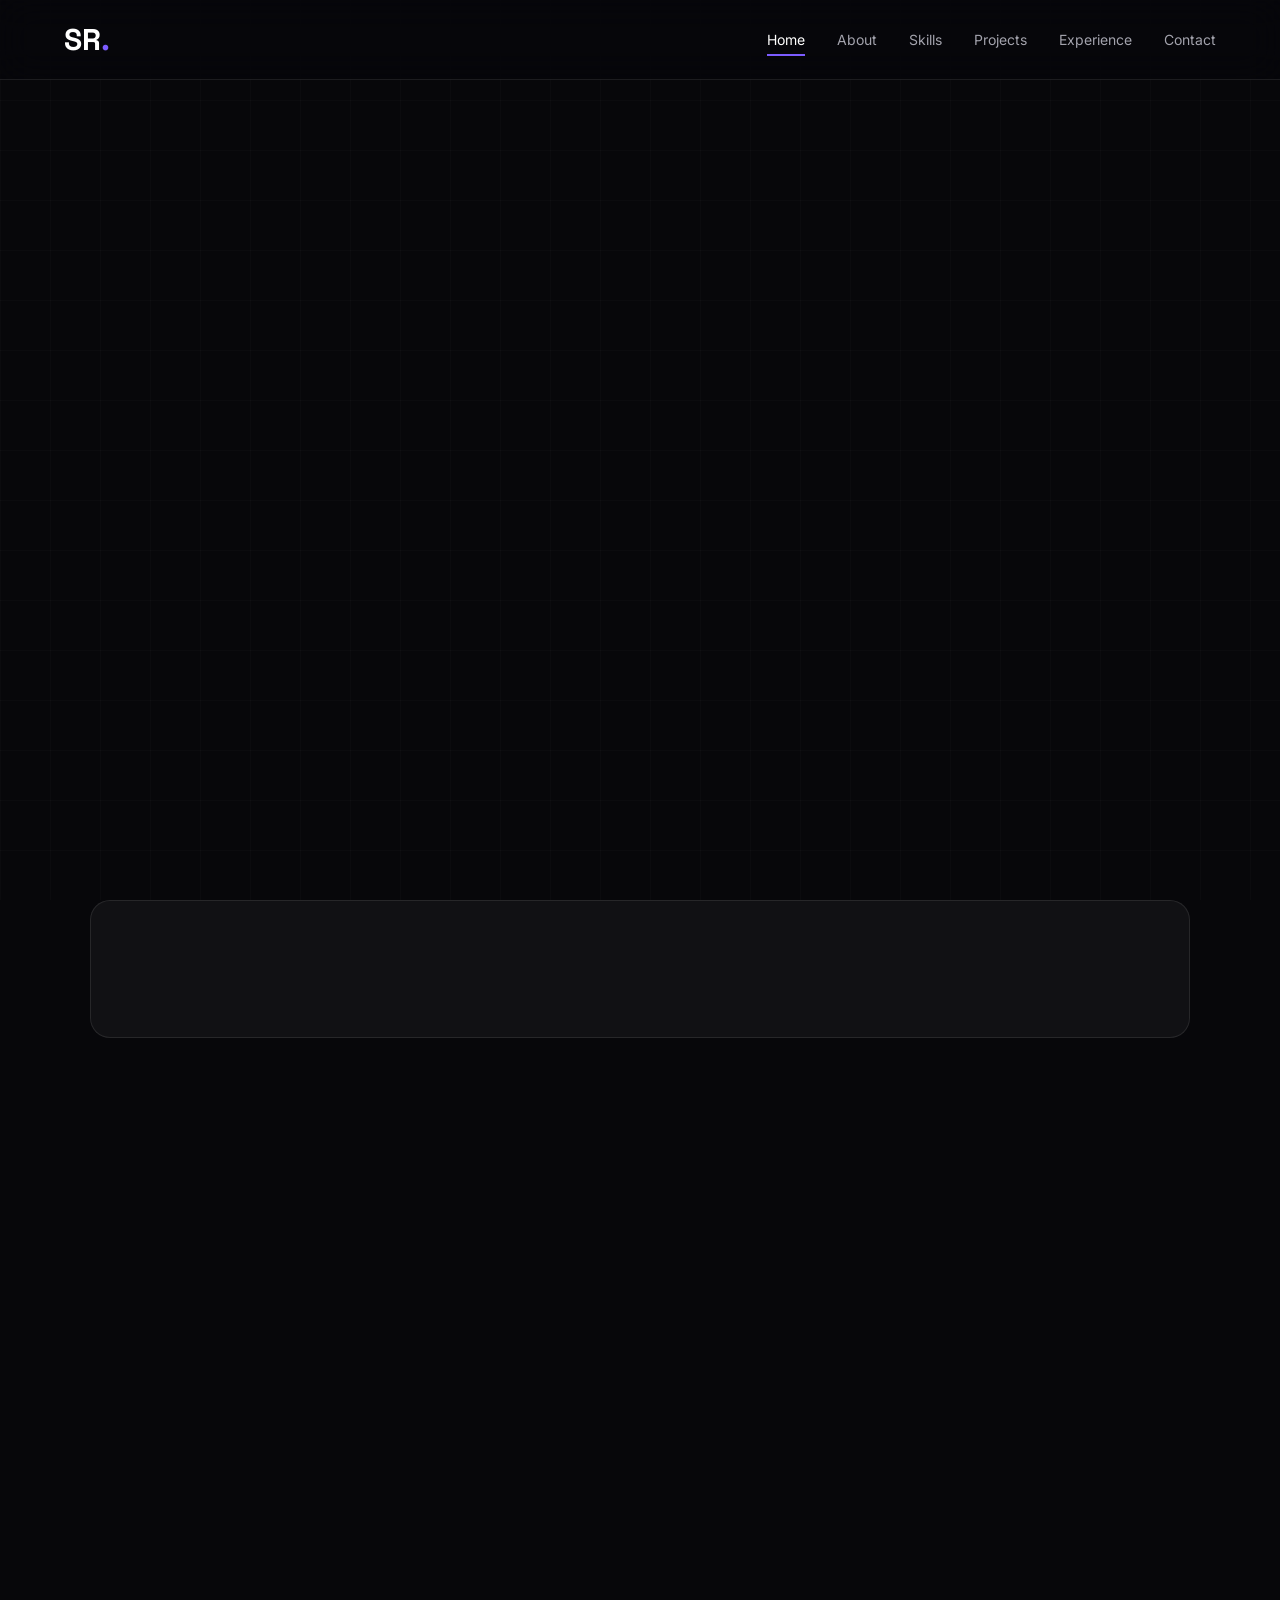
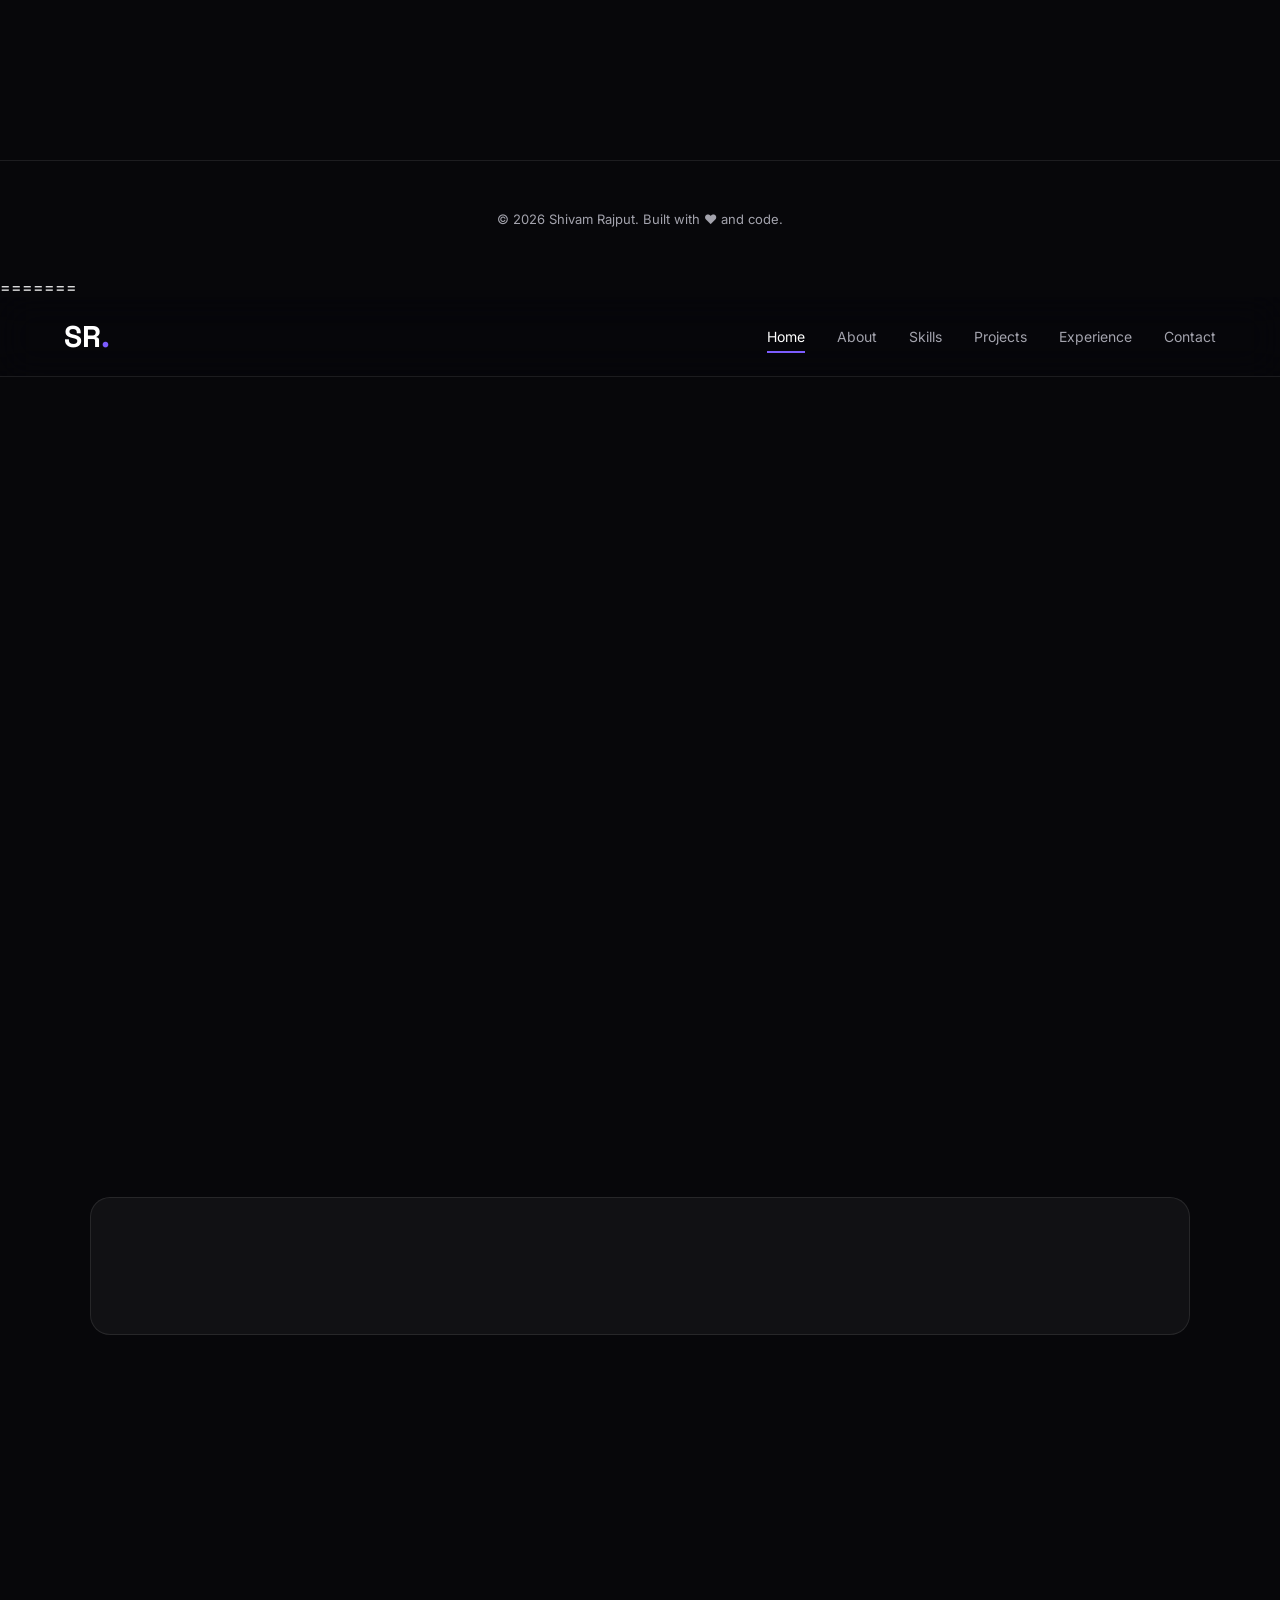
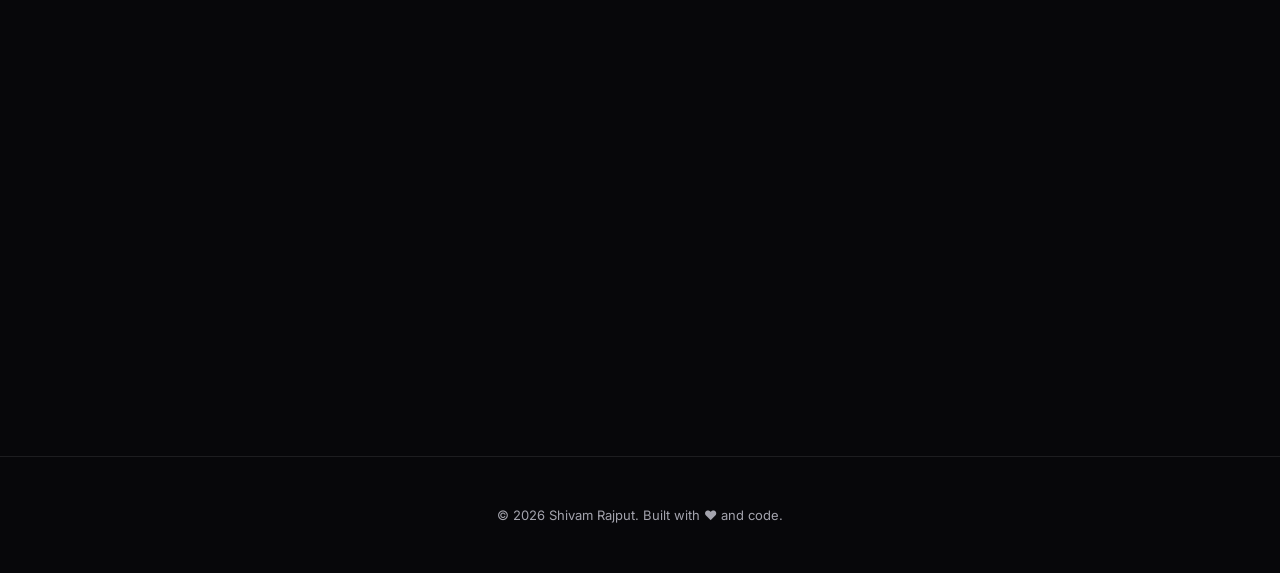
==== commit bfa4a8ab: "okk" ====
--- a/index.html
+++ b/index.html
@@ -1,4 +1,4 @@
-<<<<<<< HEAD
+
 <!DOCTYPE html>
 <html lang="en">
 <head>
@@ -362,5 +362,5 @@
 
 <script src="js/script.js"></script>
 </body>
->>>>>>> 03c29e6e680d062bc9a797f614b90af99ab7ad3a
+
 </html>
--- a/css/style.css
+++ b/css/style.css
@@ -1,4 +1,4 @@
-<<<<<<< HEAD
+
 @import url('https://fonts.googleapis.com/css2?family=Inter:wght@400;500;600;700;800&family=Space+Grotesk:wght@400;500;600;700&display=swap');
 
 
@@ -1701,7 +1701,7 @@
         grid-template-columns: 1fr 1fr;
     }
 
-=======
+
 @import url('https://fonts.googleapis.com/css2?family=Inter:wght@400;500;600;700;800&family=Space+Grotesk:wght@400;500;600;700&display=swap');
 
 
@@ -3404,5 +3404,5 @@
         grid-template-columns: 1fr 1fr;
     }
 
->>>>>>> 03c29e6e680d062bc9a797f614b90af99ab7ad3a
+}
 }
--- a/css/style.css
+++ b/css/style.css
@@ -1,4 +1,4 @@
-<<<<<<< HEAD
+
 @import url('https://fonts.googleapis.com/css2?family=Inter:wght@400;500;600;700;800&family=Space+Grotesk:wght@400;500;600;700&display=swap');
 
 
@@ -1701,7 +1701,7 @@
         grid-template-columns: 1fr 1fr;
     }
 
-=======
+
 @import url('https://fonts.googleapis.com/css2?family=Inter:wght@400;500;600;700;800&family=Space+Grotesk:wght@400;500;600;700&display=swap');
 
 
@@ -3404,5 +3404,5 @@
         grid-template-columns: 1fr 1fr;
     }
 
->>>>>>> 03c29e6e680d062bc9a797f614b90af99ab7ad3a
+}
 }
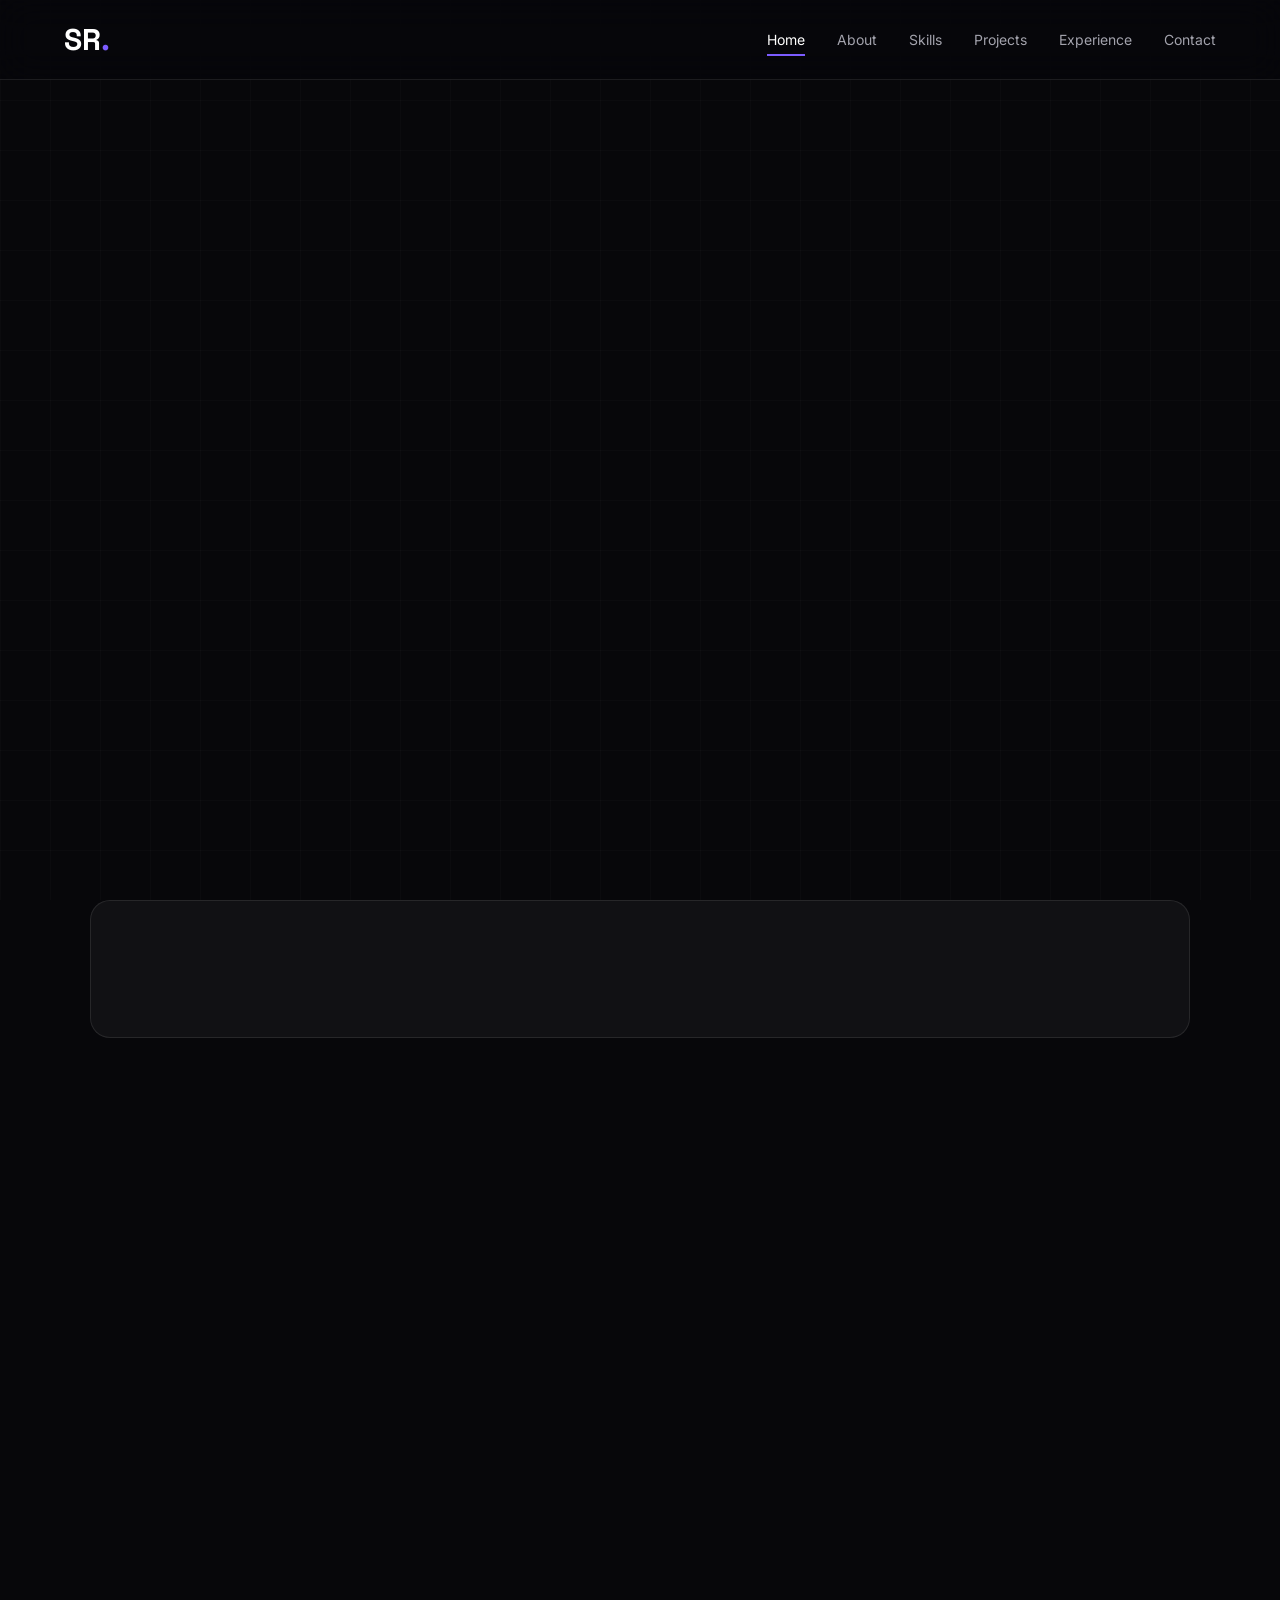
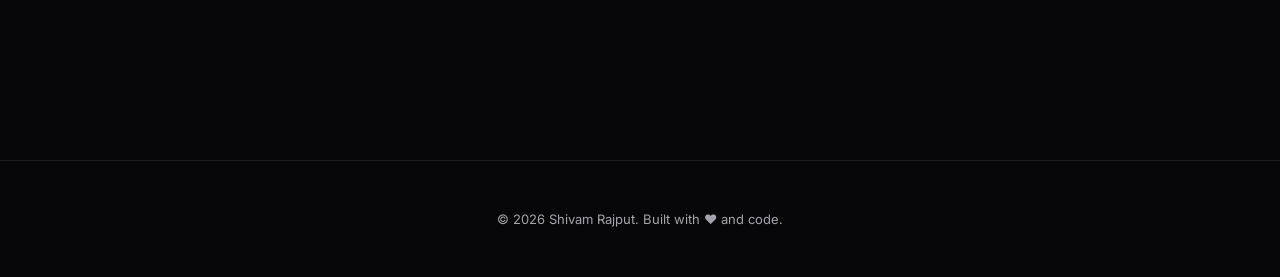
==== commit a7fec588: "Delete all content from index.html Removed the entire HTML structure and content from index.html." ====
--- a/index.html
+++ b/index.html
@@ -180,187 +180,6 @@
 
 <script src="js/script.js"></script>
 </body>
-=======
-<!DOCTYPE html>
-<html lang="en">
-<head>
-    <meta charset="UTF-8">
-    <meta name="viewport" content="width=device-width, initial-scale=1.0">
-    <title>Shivam Rajput | Full Stack Developer</title>
-    <link rel="stylesheet" href="css/style.css">
-</head>
-
-<body>
-
-<header class="navbar">
-    <a href="index.html" class="logo">SR<span>.</span></a>
-
-    <button class="menu-btn" id="menuBtn">☰</button>
-
-    <nav id="navMenu">
-        <a href="index.html" class="active">Home</a>
-        <a href="about.html">About</a>
-        <a href="skills.html">Skills</a>
-        <a href="projects.html">Projects</a>
-        <a href="experience.html">Experience</a>
-        <a href="contact.html">Contact</a>
-    </nav>
-</header>
-
-<main>
-
-<section class="hero">
-
-    <div class="hero-content reveal">
-
-        <p class="hero-tag">WELCOME TO MY PORTFOLIO</p>
-
-        <h1>
-            Hi, I'm <span>Shivam Rajput</span>
-        </h1>
-
-        <h2>
-            <span id="typing"></span>
-        </h2>
-
-        <p class="hero-description">
-            I build modern, responsive and scalable web applications
-            with clean UI, powerful backend systems and interactive
-            user experiences.
-        </p>
-
-        <div class="hero-buttons">
-            <a href="projects.html" class="btn primary">View Projects →</a>
-            <a href="contact.html" class="btn secondary">Let's Talk</a>
-        </div>
-
-        <div class="social-links">
-            <a href="https://github.com/shivam7067" target="_blank">GitHub</a>
-            <a href="https://www.linkedin.com/in/shivam-rajput-a454b332a" target="_blank">LinkedIn</a>
-            <a href="https://www.instagram.com/im.shivam.rajput?igsi=MTFmNzdsOXFkaWQyaQ==" target="_blank">Instagram</a>
-            <a href="/Shivam_Rajput_Resume1 (1).pdf" target="_blank">Resume</a>
-        </div>
-
-    </div>
-
-    <div class="hero-visual reveal">
-
-        <div class="orbit orbit1"></div>
-        <div class="orbit orbit2"></div>
-
-        <div class="developer-card">
-
-            <div class="card-top">
-                <span></span>
-                <span></span>
-                <span></span>
-            </div>
-
-            <div class="code">
-                <p><span class="purple">const</span> developer = {</p>
-
-                <p class="indent">
-                    name:
-                    <span class="green">'Shivam'</span>,
-                </p>
-
-                <p class="indent">
-                    role:
-                    <span class="green">'Full Stack Developer'</span>,
-                </p>
-
-                <p class="indent">
-                    passion:
-                    <span class="green">'Building'</span>
-                </p>
-
-                <p>};</p>
-
-                <p>
-                    <span class="purple">developer</span>.
-                    <span class="blue">build</span>();
-                </p>
-            </div>
-
-        </div>
-
-    </div>
-
-</section>
 
 
-<section class="stats">
-
-    <div class="stat reveal">
-        <h3>150+</h3>
-        <p>DSA Problems</p>
-    </div>
-
-    <div class="stat reveal">
-        <h3>10+</h3>
-        <p>Projects</p>
-    </div>
-
-    <div class="stat reveal">
-        <h3>1+</h3>
-        <p>Years Learning</p>
-    </div>
-
-    <div class="stat reveal">
-        <h3>∞</h3>
-        <p>Curiosity</p>
-    </div>
-
-</section>
-
-
-<section class="home-section">
-
-    <div class="section-heading reveal">
-        <p>WHAT I DO</p>
-        <h2>Building Digital Experiences</h2>
-    </div>
-
-    <div class="service-grid">
-
-        <div class="service-card reveal">
-            <div class="service-icon">01</div>
-            <h3>Frontend Development</h3>
-            <p>
-                Responsive and interactive interfaces using HTML,
-                CSS, JavaScript, React and modern animation techniques.
-            </p>
-        </div>
-
-        <div class="service-card reveal">
-            <div class="service-icon">02</div>
-            <h3>Backend Development</h3>
-            <p>
-                Secure and scalable backend applications using
-                Node.js, Express, MongoDB and REST APIs.
-            </p>
-        </div>
-
-        <div class="service-card reveal">
-            <div class="service-icon">03</div>
-            <h3>Problem Solving</h3>
-            <p>
-                Strong interest in Data Structures, Algorithms and
-                solving complex programming problems.
-            </p>
-        </div>
-
-    </div>
-
-</section>
-
-</main>
-
-<footer>
-    <p>© 2026 Shivam Rajput. Built with ❤️ and code.</p>
-</footer>
-
-<script src="js/script.js"></script>
-</body>
-
-</html>+</html>
